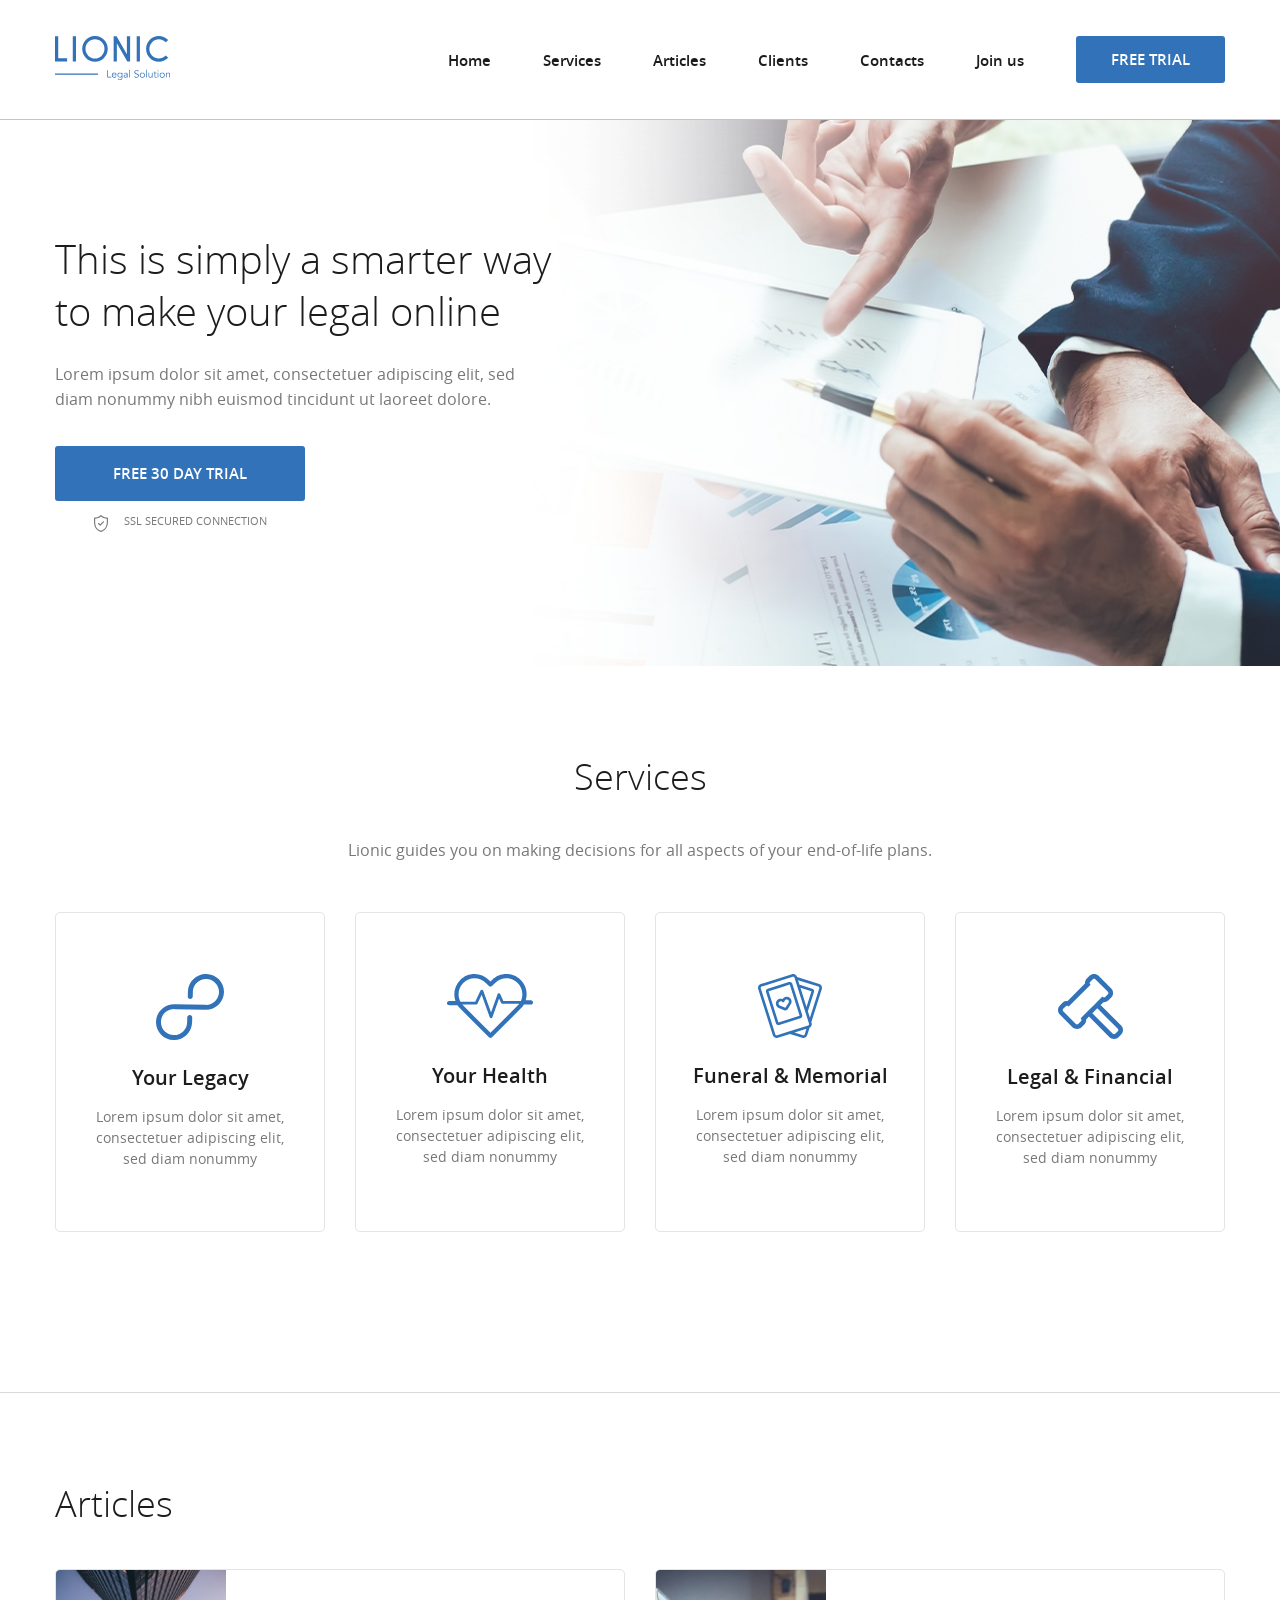
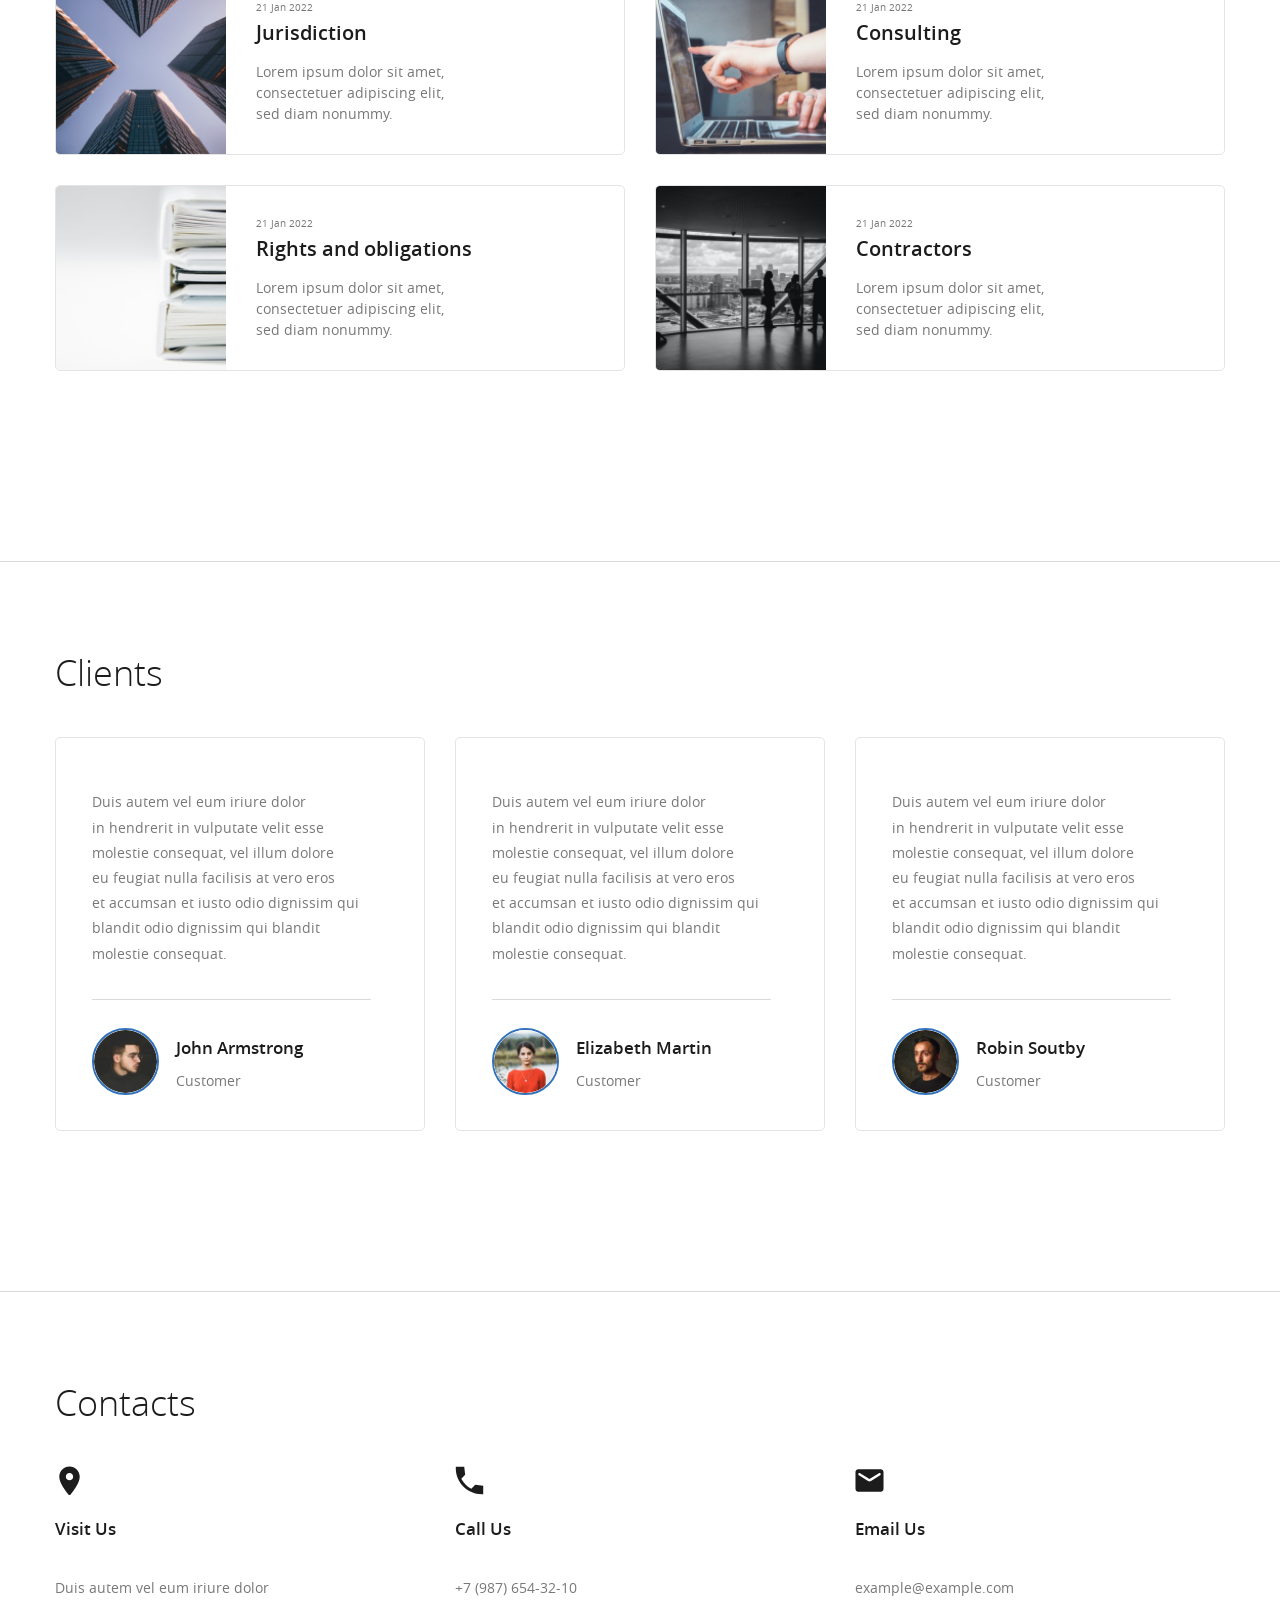
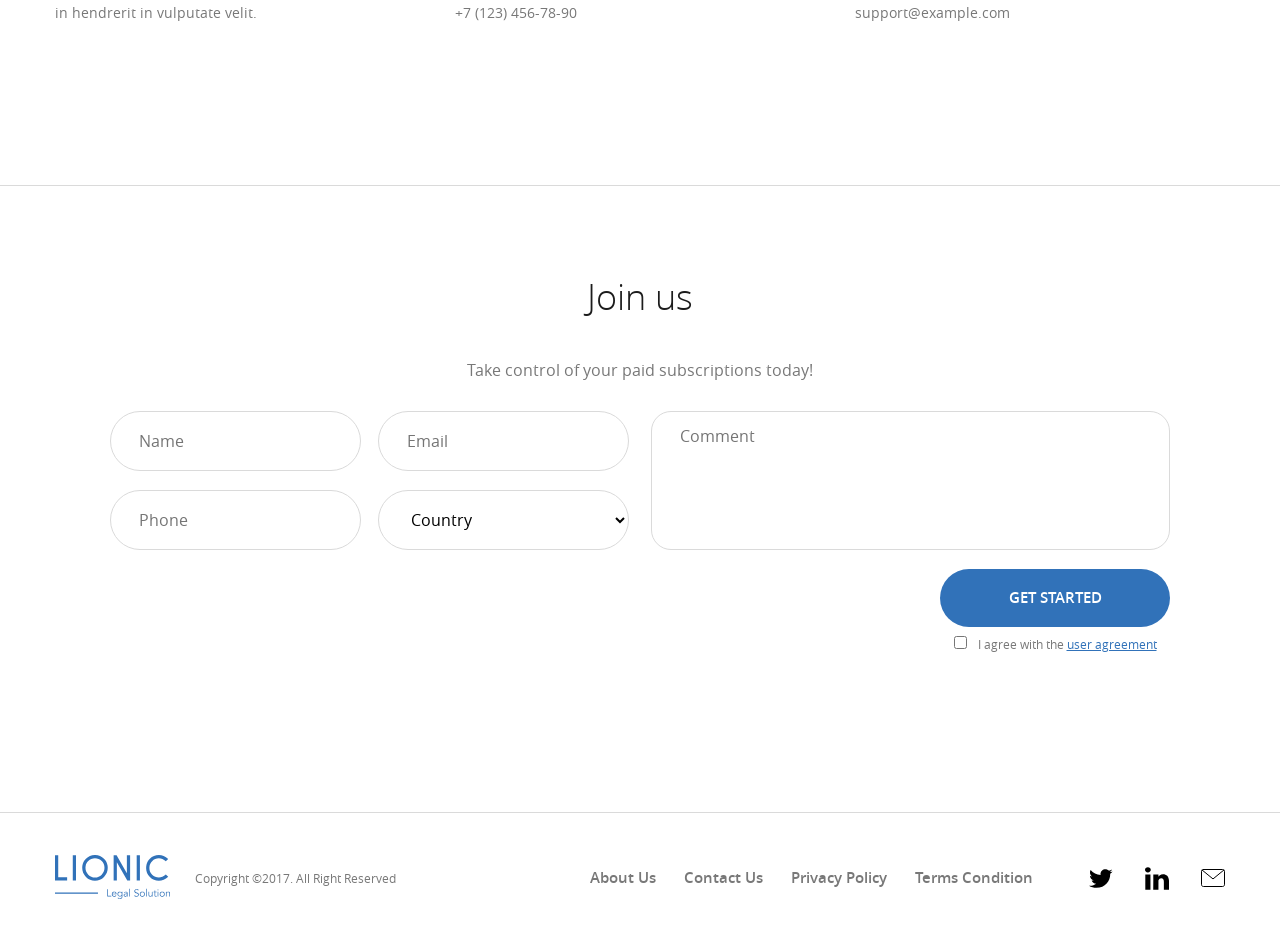
==== Complete/index.html @ 78564b2b "startHoverStylization" ====
<!DOCTYPE html>
<html lang="en">

<head>
  <meta charset="UTF-8">
  <meta name="viewport" content="width=device-width, initial-scale=1.0">
  <title>Lionic</title>
  <link rel="stylesheet" href="css/normalize.css">
  <link rel="stylesheet" href="css/style.css">
</head>

<body>
  <header class="lionic-header">
    <div class="container flex lionic-header__container">
      <a href="#" class="lionic-header__logo">
        <img src="img/logo.svg" alt="Lionic" class="lionic-header__image">
      </a>
      <nav class="lionic-header__nav">
        <ul class="header-nav__list list-reset flex">
          <li class="header-nav__item">
            <a href="#hero" class="header-nav__link">
              Home
            </a>
          </li>
          <li class="header-nav__item">
            <a href="#services" class="header-nav__link">
              Services
            </a>
          </li>
          <li class="header-nav__item">
            <a href="#articles" class="header-nav__link">
              Articles
            </a>
          </li>
          <li class="header-nav__item">
            <a href="#clients" class="header-nav__link">
              Clients
            </a>
          </li>
          <li class="header-nav__item">
            <a href="#contacts" class="header-nav__link">
              Contacts
            </a>
          </li>
          <li class="header-nav__item">
            <a href="#join" class="header-nav__link">
              Join us
            </a>
          </li>
        </ul>
      </nav>
      <button class="btn-reset btn header-btn">
        Free Trial
      </button>
    </div>
    <!---End Container----->
  </header>
  <main class="lionic-main">
    <section id="hero" class="lionic-section section-hero">
      <div class="container">
        <div class="section-hero__content flex">
          <h1 class="section-hero__title">This is&nbsp;simply a&nbsp;smarter way to&nbsp;make your legal online</h1>
          <p class="section-hero__descrition">
            Lorem ipsum dolor sit amet, consectetuer adipiscing elit, sed diam nonummy nibh euismod tincidunt
            ut&nbsp;laoreet dolore.
          </p>
          <div class="section-hero__button-wrapper flex">
            <button class="btn-reset btn section-hero__btn">
              free 30&nbsp;day trial
            </button>
            <span class="section-hero__secure">
              SSL secured connection
            </span>
          </div>
        </div>
      </div>
    </section>
    <section id="services" class="lionic-section section-services section-offset">
      <div class="container">
        <h2 class="section-title section-services__title">Services</h2>
        <p class="section-description section-services__description">
          Lionic guides you on&nbsp;making decisions for all aspects of&nbsp;your end-of-life plans.
        </p>
        <ul class="services-list list-reset flex">
          <li class="services-list__item flex">
            <svg class="services-list__icon" width="68" height="66" viewbox="0 0 68 66" fill="none"
              xmlns="http://www.w3.org/2000/svg">
              <path
                d="M50.393 0.00398661C40.438 -0.212013 32.146 7.63799 31.9 17.512L31.776 22.483C31.742 23.839 32.833 24.973 34.2 25.003C35.567 25.032 36.713 23.947 36.746 22.591L36.871 17.62C37.049 10.471 43.062 4.77799 50.271 4.93399C57.478 5.09099 63.201 11.038 63.023 18.187C62.844 25.335 56.831 31.029 49.623 30.872L18.5 30.197C8.54499 29.981 0.252987 37.831 0.00698678 47.705C-0.240013 57.579 7.65099 65.78 17.607 65.995C27.562 66.211 35.854 58.362 36.1 48.488L36.223 43.572C36.257 42.215 35.166 41.082 33.799 41.052C32.432 41.022 31.286 42.108 31.252 43.464L31.129 48.38C30.951 55.529 24.938 61.222 17.729 61.066C10.522 60.909 4.79899 54.962 4.97699 47.813C5.15599 40.664 11.169 34.971 18.377 35.127L49.5 35.802C59.456 36.018 67.747 28.169 67.994 18.295C68.24 8.41999 60.349 0.219987 50.394 0.00498661L50.393 0.00398661Z"
                fill="#3172B9" />
            </svg>
            <h3 class="services-list__title">Your Legacy</h3>
            <p class="services-list__text">
              Lorem ipsum dolor sit amet, consectetuer adipiscing elit, sed diam nonummy
            </p>
          </li>
          <li class="services-list__item flex">
            <svg class="services-list__icon" width="86" height="64" viewbox="0 0 86 64" fill="none"
              xmlns="http://www.w3.org/2000/svg">
              <path
                d="M79.622 20.272C79.622 22.336 79.316 24.352 78.726 26.27H83.868C85.045 26.27 86 27.227 86 28.406C86 29.586 85.045 30.541 83.868 30.541H77.47C77.268 30.541 77.073 30.513 76.888 30.461C76.0053 31.9743 74.9311 33.3675 73.692 34.606L44.972 63.374C44.7741 63.5725 44.539 63.73 44.2802 63.8375C44.0213 63.9449 43.7438 64.0002 43.4635 64.0002C43.1832 64.0002 42.9057 63.9449 42.6468 63.8375C42.388 63.73 42.1529 63.5725 41.955 63.374L13.233 34.606C12.1963 33.5688 11.2752 32.422 10.486 31.186C10.315 31.23 10.136 31.254 9.95 31.254H2.132C1.85176 31.2537 1.57431 31.1983 1.31551 31.0908C1.0567 30.9833 0.821595 30.8259 0.623621 30.6276C0.425646 30.4292 0.268677 30.1938 0.161676 29.9348C0.0546755 29.6758 -0.000261829 29.3983 9.38171e-07 29.118C9.38171e-07 27.938 0.955001 26.982 2.132 26.982H8.447C5.965 19.861 7.56 11.618 13.233 5.93801C15.1066 4.05015 17.3363 2.55313 19.793 1.5338C22.2497 0.514473 24.8843 -0.00687342 27.544 1.15198e-05C32.95 1.15198e-05 38.034 2.10901 41.856 5.93801L43.463 7.54701L45.07 5.93701C46.9438 4.04921 49.1737 2.55231 51.6306 1.53315C54.0874 0.513987 56.7222 -0.0071368 59.382 1.15198e-05C62.0417 -0.00681806 64.6763 0.514553 67.133 1.53388C69.5896 2.55321 71.8194 4.0502 73.693 5.93801C75.5791 7.8172 77.0741 10.0515 78.0918 12.5117C79.1094 14.972 79.6295 17.6096 79.622 20.272V20.272ZM70.678 8.95701C69.1987 7.46697 67.4383 6.28548 65.4989 5.48108C63.5595 4.67667 61.4796 4.26536 59.38 4.27101C57.2807 4.26563 55.2012 4.67706 53.2622 5.48146C51.3231 6.28586 49.563 7.46721 48.084 8.95701L44.969 12.077C44.7713 12.2754 44.5364 12.4329 44.2777 12.5403C44.019 12.6478 43.7416 12.7031 43.4615 12.7031C43.1814 12.7031 42.904 12.6478 42.6453 12.5403C42.3866 12.4329 42.1517 12.2754 41.954 12.077L38.84 8.95701C37.3608 7.46718 35.6005 6.28582 33.6613 5.48142C31.7221 4.67703 29.6424 4.26561 27.543 4.27101C25.4437 4.26546 23.3642 4.67682 21.4251 5.48123C19.486 6.28564 17.7259 7.46708 16.247 8.95701C11.173 14.04 10.232 21.718 13.425 27.763H28.236L33.538 16.479C33.783 15.959 34.277 15.634 34.891 15.663C35.1717 15.6764 35.4421 15.7726 35.6681 15.9396C35.8942 16.1065 36.0657 16.3367 36.161 16.601L44.051 38.487L50.542 20.168C50.6364 19.9007 50.8086 19.6678 51.0365 19.4992C51.2643 19.3306 51.5374 19.2341 51.8206 19.2221C52.1038 19.21 52.3842 19.283 52.6255 19.4316C52.8669 19.5802 53.0583 19.7977 53.175 20.056L56.351 27.051H73.852C76.612 21.125 75.554 13.842 70.677 8.95701H70.678ZM16.248 31.586L43.463 58.844L70.678 31.586C71.2253 31.038 71.7323 30.4512 72.195 29.83H55.736C55.179 29.83 54.373 29.573 54.143 29.064L52.046 24.444L45.404 43.189C45.204 43.755 44.67 44.135 44.069 44.136H44.066C43.466 44.136 42.933 43.76 42.729 43.196L34.653 20.798L30.426 29.794C30.192 30.292 29.99 30.541 29.439 30.541H15.293C15.593 30.901 15.912 31.249 16.248 31.586V31.586Z"
                fill="#3172B9" />
            </svg>
            <h3 class="services-list__title">Your Health</h3>
            <p class="services-list__text">
              Lorem ipsum dolor sit amet, consectetuer adipiscing elit, sed diam nonummy
            </p>
          </li>
          <li class="services-list__item flex">
            <svg class="services-list__icon" width="64" height="64" viewbox="0 0 64 64" fill="none"
              xmlns="http://www.w3.org/2000/svg">
              <path
                d="M63.8101 15.073L53.3321 48.146L53.5791 48.926C53.7392 49.4265 53.7986 49.9537 53.7536 50.4772C53.7086 51.0008 53.5603 51.5102 53.3171 51.976C52.9241 52.732 52.3171 53.329 51.5701 53.704L51.5611 53.737L49.1941 61.207C48.8722 62.2171 48.1632 63.0585 47.2223 63.5469C46.2815 64.0354 45.1853 64.131 44.1741 63.813L32.0001 59.957L19.8261 63.813C18.8148 64.131 17.7187 64.0354 16.7778 63.5469C15.8369 63.0585 15.1279 62.2171 14.8061 61.207L0.188058 15.074C0.0280711 14.5735 -0.0310613 14.0462 0.0140824 13.5227C0.0592262 12.9991 0.20775 12.4898 0.451058 12.024C0.69167 11.5566 1.02267 11.1416 1.42487 10.8031C1.82706 10.4646 2.29245 10.2093 2.79406 10.052L33.9431 0.187C34.9542 -0.131631 36.0504 -0.0363451 36.9915 0.451969C37.9325 0.940283 38.6415 1.78178 38.9631 2.792L39.0401 3.034C39.0491 3.036 39.0581 3.037 39.0661 3.04L61.2061 10.053C61.7073 10.2103 62.1723 10.4654 62.5743 10.8035C62.9763 11.1417 63.3073 11.5561 63.5481 12.023C64.0401 12.973 64.1331 14.055 63.8101 15.073V15.073ZM48.4441 54.75L36.4161 58.559L44.9781 61.271C45.3153 61.3777 45.6811 61.3463 45.9951 61.1835C46.3092 61.0208 46.5458 60.7401 46.6531 60.403L48.4441 54.75ZM51.0371 49.732L36.4211 3.598C36.3142 3.26106 36.078 2.98029 35.7644 2.81736C35.4507 2.65442 35.0852 2.62264 34.7481 2.729L3.60006 12.595C3.26006 12.702 2.98306 12.935 2.81906 13.252C2.73787 13.4073 2.68829 13.5771 2.67319 13.7517C2.65808 13.9263 2.67775 14.1021 2.73106 14.269L17.3471 60.402C17.5691 61.103 18.3201 61.492 19.0211 61.271L31.5611 57.299C31.5891 57.289 31.6171 57.279 31.6461 57.272L50.1691 51.405C50.5091 51.298 50.7861 51.065 50.9491 50.748C51.1141 50.432 51.1451 50.071 51.0371 49.731V49.732ZM48.4971 32.885L53.4461 17.265L42.4451 13.781L48.4971 32.885ZM61.1801 13.25C61.0998 13.0945 60.9896 12.9565 60.8557 12.8439C60.7218 12.7313 60.567 12.6464 60.4001 12.594L40.0231 6.14L41.4691 10.701C41.5571 10.711 41.6451 10.729 41.7321 10.757L54.2501 14.722C54.5841 14.8269 54.894 14.9969 55.1619 15.2223C55.4299 15.4477 55.6505 15.7239 55.8111 16.035C55.9734 16.3456 56.0726 16.6852 56.1028 17.0344C56.133 17.3835 56.0937 17.7352 55.9871 18.069L49.8951 37.297L51.9331 43.731L61.2681 14.267C61.3751 13.927 61.3441 13.567 61.1801 13.25V13.25ZM30.9401 23.336C31.5152 23.6323 32.0259 24.0398 32.4425 24.5349C32.8591 25.0299 33.1733 25.6027 33.3671 26.22C33.5725 26.8654 33.633 27.5483 33.5443 28.2198C33.4557 28.8913 33.22 29.535 32.8541 30.105L29.6411 35.126C29.3916 35.5142 29.0489 35.8336 28.6441 36.0552C28.2393 36.2767 27.7855 36.3932 27.3241 36.394C26.9701 36.394 26.6161 36.326 26.2841 36.19L20.7651 33.936C20.1378 33.6806 19.5745 33.29 19.1154 32.792C18.6563 32.2941 18.3127 31.701 18.1091 31.055C17.9119 30.4388 17.8389 29.7897 17.8943 29.1451C17.9498 28.5006 18.1326 27.8734 18.4321 27.3C18.7284 26.7249 19.1359 26.2142 19.631 25.7976C20.126 25.3811 20.6988 25.0668 21.3161 24.873C22.3839 24.5378 23.5338 24.5745 24.5781 24.977C25.1998 24.0462 26.1189 23.3539 27.1851 23.013C27.8013 22.8161 28.4504 22.7433 29.0949 22.7987C29.7394 22.8541 30.3665 23.0368 30.9401 23.336V23.336ZM30.8251 27.025C30.7361 26.742 30.5919 26.4795 30.4009 26.2526C30.2098 26.0257 29.9757 25.8389 29.7121 25.703C29.4491 25.5656 29.1615 25.4818 28.8659 25.4564C28.5703 25.431 28.2726 25.4645 27.9901 25.555C27.6178 25.6716 27.2823 25.8833 27.0168 26.1692C26.7513 26.455 26.565 26.8051 26.4761 27.185C26.4221 27.4083 26.3114 27.6139 26.1547 27.7819C25.998 27.95 25.8006 28.0747 25.5816 28.1441C25.3626 28.2135 25.1294 28.2251 24.9045 28.178C24.6797 28.1309 24.4708 28.0265 24.2981 27.875C24.0064 27.6158 23.6523 27.4371 23.2705 27.3565C22.8888 27.2758 22.4926 27.296 22.1211 27.415C21.838 27.5042 21.5755 27.6487 21.3488 27.8401C21.122 28.0315 20.9355 28.266 20.8001 28.53C20.6627 28.793 20.5789 29.0806 20.5535 29.3762C20.5281 29.6718 20.5616 29.9694 20.6521 30.252C20.8271 30.805 21.2371 31.249 21.7751 31.469L27.2931 33.723C27.3114 33.731 27.3322 33.7317 27.3511 33.725C27.3696 33.7194 27.3856 33.7074 27.3961 33.691L30.6091 28.669C30.9231 28.179 31.0021 27.581 30.8261 27.027L30.8251 27.025ZM44.1721 40.932C44.2788 41.2656 44.3183 41.6171 44.2882 41.966C44.2582 42.315 44.1592 42.6545 43.9971 42.965C43.8365 43.2764 43.6158 43.5529 43.3477 43.7785C43.0796 44.004 42.7694 44.1742 42.4351 44.279L21.2401 50.994C20.5659 51.2062 19.835 51.1426 19.2077 50.817C18.5803 50.4914 18.1076 49.9305 17.8931 49.257L8.01306 18.07C7.90624 17.7362 7.8667 17.3846 7.89674 17.0355C7.92678 16.6863 8.0258 16.3466 8.18806 16.036C8.34862 15.7249 8.56923 15.4487 8.83717 15.2233C9.1051 14.9979 9.41503 14.8279 9.74906 14.723L30.9451 8.009C31.6194 7.79619 32.3506 7.85955 32.9782 8.18519C33.6059 8.51083 34.0788 9.07215 34.2931 9.746L44.1721 40.932ZM41.6301 41.737L31.7501 10.551L21.9781 13.645L10.5531 17.264L20.4331 48.45L41.6301 41.737Z"
                fill="#3172B9" />
            </svg>
            <h3 class="services-list__title">Funeral &amp;&nbsp;Memorial</h3>
            <p class="services-list__text">
              Lorem ipsum dolor sit amet, consectetuer adipiscing elit, sed diam nonummy
            </p>
          </li>
          <li class="services-list__item flex">
            <svg class="services-list__icon" width="65" height="65" viewbox="0 0 65 65" fill="none"
              xmlns="http://www.w3.org/2000/svg">
              <path
                d="M63.131 51.506C64.3269 52.7045 64.9985 54.3285 64.9985 56.0215C64.9985 57.7146 64.3269 59.3385 63.131 60.537L60.54 63.13C59.9482 63.7249 59.2442 64.1965 58.4689 64.5175C57.6935 64.8385 56.8622 65.0025 56.023 65C55.184 65.0024 54.3529 64.8384 53.5777 64.5174C52.8025 64.1964 52.0987 63.7249 51.507 63.13L30.988 42.613L28.126 45.475C28.2028 46.397 28.077 47.3246 27.7574 48.1928C27.4378 49.061 26.9322 49.8488 26.276 50.501L23.55 53.227C22.9583 53.8218 22.2545 54.2933 21.4793 54.6143C20.7042 54.9353 19.873 55.0994 19.034 55.097C18.1952 55.0993 17.3642 54.9352 16.5892 54.6142C15.8142 54.2932 15.1106 53.8217 14.519 53.227L1.86503 40.575C0.66925 39.3767 -0.00231934 37.7529 -0.00231934 36.06C-0.00231934 34.3671 0.66925 32.7434 1.86503 31.545L4.59103 28.819C5.24326 28.1629 6.03107 27.6573 6.89928 27.3377C7.76748 27.0182 8.69507 26.8923 9.61703 26.969L26.97 9.61902C26.8953 8.69769 27.0219 7.77112 27.341 6.90358C27.6601 6.03605 28.1641 5.24832 28.818 4.59502L31.543 1.87002C32.1347 1.27539 32.8383 0.803958 33.6133 0.48298C34.3883 0.162003 35.2192 -0.00214761 36.058 2.1214e-05C37.764 2.1214e-05 39.368 0.664021 40.574 1.87002L53.227 14.522C54.4226 15.7205 55.094 17.3442 55.094 19.037C55.094 20.7298 54.4226 22.3536 53.227 23.552L50.502 26.278C49.8497 26.9342 49.0617 27.4398 48.1933 27.7594C47.3249 28.079 46.3972 28.2048 45.475 28.128L42.613 30.99L63.131 51.506ZM31.164 35.784L35.783 31.165L39.243 27.705L44.398 22.551L44.798 22.951C45.126 23.279 45.556 23.443 45.986 23.443C46.416 23.443 46.846 23.279 47.175 22.951L49.9 20.226C50.0561 20.07 50.1798 19.8848 50.2643 19.681C50.3487 19.4771 50.3922 19.2587 50.3922 19.038C50.3922 18.8174 50.3487 18.5989 50.2643 18.3951C50.1798 18.1912 50.0561 18.006 49.9 17.85L37.246 5.19702C37.0901 5.04085 36.905 4.91699 36.7011 4.83256C36.4972 4.74813 36.2787 4.70479 36.058 4.70502C35.628 4.70502 35.198 4.86902 34.87 5.19702L32.144 7.92202C31.9879 8.07804 31.864 8.26332 31.7794 8.46725C31.6949 8.67118 31.6514 8.88977 31.6514 9.11052C31.6514 9.33128 31.6949 9.54987 31.7794 9.7538C31.864 9.95773 31.9879 10.143 32.144 10.299L32.544 10.699L10.694 32.546L10.294 32.146C10.1381 31.9898 9.95296 31.866 9.74909 31.7816C9.54523 31.6971 9.32669 31.6538 9.10603 31.654C8.67603 31.654 8.24603 31.818 7.91803 32.146L5.19303 34.87C5.03701 35.026 4.91325 35.2112 4.82881 35.4151C4.74437 35.6189 4.70091 35.8374 4.70091 36.058C4.70091 36.2787 4.74437 36.4971 4.82881 36.701C4.91325 36.9048 5.03701 37.09 5.19303 37.246L17.846 49.9C18.174 50.228 18.604 50.392 19.034 50.392C19.464 50.392 19.894 50.228 20.223 49.9L22.948 47.175C23.1042 47.019 23.2281 46.8337 23.3126 46.6298C23.3971 46.4259 23.4407 46.2073 23.4407 45.9865C23.4407 45.7658 23.3971 45.5472 23.3126 45.3433C23.2281 45.1393 23.1042 44.954 22.948 44.798L22.548 44.398L27.703 39.244L31.164 35.784ZM59.804 54.834L39.285 34.317L34.315 39.287L54.835 59.803C55.162 60.131 55.593 60.295 56.023 60.295C56.453 60.295 56.883 60.131 57.211 59.803L59.804 57.21C59.9601 57.054 60.0838 56.8688 60.1683 56.665C60.2527 56.4611 60.2962 56.2427 60.2962 56.022C60.2962 55.8014 60.2527 55.5829 60.1683 55.3791C60.0838 55.1752 59.9601 54.99 59.804 54.834V54.834Z"
                fill="#3172B9" />
            </svg>

            <h3 class="services-list__title">Legal &amp;&nbsp;Financial</h3>
            <p class="services-list__text">
              Lorem ipsum dolor sit amet, consectetuer adipiscing elit, sed diam nonummy
            </p>
          </li>
        </ul>
      </div>
    </section>
    <section id="articles" class="lionic-section section-articles section-offset">
      <div class="container">
        <h2 class="section-title section-articles__title">Articles</h2>
        <ul class="section-articles__list list-reset flex">
          <li class="section-articles__item">
            <article class="blog-preview flex">
              <img src="img/blog-1.jpg" alt="Blog photo 1" class="blog-preview__image">
              <div class="blog-preview__content">
                <time class="blog-previev__time" datetime="2022-01-21 14:47">
                  21 Jan 2022
                </time>
                <h3 class="blog-preview__title">Jurisdiction</h3>
                <p class="blog-preview__text">
                  Lorem ipsum dolor sit amet, consectetuer adipiscing elit, sed diam nonummy.
                </p>
              </div>
            </article>
          </li>
          <li class="section-articles__item">
            <article class="blog-preview flex">
              <img src="img/blog-2.jpg" alt="Blog photo 2" class="blog-preview__image">
              <div class="blog-preview__content">
                <time class="blog-previev__time" datetime="2022-01-21 14:47">
                  21 Jan 2022
                </time>
                <h3 class="blog-preview__title">Consulting</h3>
                <p class="blog-preview__text">
                  Lorem ipsum dolor sit amet, consectetuer adipiscing elit, sed diam nonummy.
                </p>
              </div>
            </article>
          </li>
          <li class="section-articles__item">
            <article class="blog-preview flex">
              <img src="img/blog-3.jpg" alt="Blog photo 3" class="blog-preview__image">
              <div class="blog-preview__content">
                <time class="blog-previev__time" datetime="2022-01-21 14:47">
                  21 Jan 2022
                </time>
                <h3 class="blog-preview__title">Rights and obligations</h3>
                <p class="blog-preview__text">
                  Lorem ipsum dolor sit amet, consectetuer adipiscing elit, sed diam nonummy.
                </p>
              </div>
            </article>
          </li>
          <li class="section-articles__item">
            <article class="blog-preview flex">
              <img src="img/blog-4.jpg" alt="Blog photo 4" class="blog-preview__image">
              <div class="blog-preview__content">
                <time class="blog-previev__time" datetime="2022-01-21 14:47">
                  21 Jan 2022
                </time>
                <h3 class="blog-preview__title">Contractors</h3>
                <p class="blog-preview__text">
                  Lorem ipsum dolor sit amet, consectetuer adipiscing elit, sed diam nonummy.
                </p>
              </div>
            </article>
          </li>
        </ul>
      </div>
    </section>
    <section id="clients" class="lionic-section section-clients section-offset">
      <div class="container">
        <h2 class="section-title section-clients__title">Clients</h2>
        <ul class="section-clients__list list-reset flex">
          <li class="section-clients__item flex">
            <p class="section-clients__description">
              Duis autem vel eum iriure dolor in&nbsp;hendrerit in&nbsp;vulputate velit esse molestie consequat, vel
              illum dolore eu&nbsp;feugiat nulla facilisis at&nbsp;vero eros et&nbsp;accumsan et&nbsp;iusto odio
              dignissim qui blandit odio dignissim qui blandit molestie consequat.
            </p>
            <div class="client-info flex">
              <div class="client-info__avatar">
                <img src="img/client-1.jpg" alt="John Armstrong" class="client-info__image">
              </div>
              <div class="client-info__content">
                <div class="client-name">
                  John Armstrong
                </div>
                <span class="client-role">
                  Customer
                </span>
              </div>
            </div>
          </li>
          <li class="section-clients__item flex">
            <p class="section-clients__description">
              Duis autem vel eum iriure dolor in&nbsp;hendrerit in&nbsp;vulputate velit esse molestie consequat, vel
              illum dolore eu&nbsp;feugiat nulla facilisis at&nbsp;vero eros et&nbsp;accumsan et&nbsp;iusto odio
              dignissim qui blandit odio dignissim qui blandit molestie consequat.
            </p>
            <div class="client-info flex">
              <div class="client-info__avatar">
                <img src="img/client-2.jpg" alt="Elizabeth Martin" class="client-info__image">
              </div>
              <div class="client-info__content">
                <div class="client-name">
                  Elizabeth Martin
                </div>
                <span class="client-role">
                  Customer
                </span>
              </div>
            </div>
          </li>
          <li class="section-clients__item flex">
            <p class="section-clients__description">
              Duis autem vel eum iriure dolor in&nbsp;hendrerit in&nbsp;vulputate velit esse molestie consequat, vel
              illum dolore eu&nbsp;feugiat nulla facilisis at&nbsp;vero eros et&nbsp;accumsan et&nbsp;iusto odio
              dignissim qui blandit odio dignissim qui blandit molestie consequat.
            </p>
            <div class="client-info flex">
              <div class="client-info__avatar">
                <img src="img/client-3.jpg" alt="Robin Soutby" class="client-info__image">
              </div>
              <div class="client-info__content">
                <div class="client-name">
                  Robin Soutby
                </div>
                <span class="client-role">
                  Customer
                </span>
              </div>
            </div>
          </li>
        </ul>
      </div>
    </section>
    <section id="contacts" class="lionic-section section-contacts section-offset">
      <div class="container">
        <h2 class="section-title section-contacts__title">Contacts</h2>
        <address class="section-contact__address">
          <ul class="section-contacts__list list-reset flex">
            <li class="section-contacts__item section-contacts__item_location flex">
              <strong class="contacts-caption">
                Visit&nbsp;Us
              </strong>
              <p class="contacts-item-text">
                Duis autem vel eum iriure dolor in&nbsp;hendrerit in&nbsp;vulputate velit.
              </p>
            </li>
            <li class="section-contacts__item section-contacts__item_call flex">
              <strong class="contacts-caption">
                Call&nbsp;Us
              </strong>
              <a href="tel:+79876543210" class="contacts-item-link">
                +7 (987) 654-32-10
              </a>
              <a href="tel:+71234567890" class="contacts-item-link">
                +7 (123) 456-78-90
              </a>
            </li>
            <li class="section-contacts__item section-contacts__item_mail flex">
              <strong class="contacts-caption">
                Email&nbsp;Us
              </strong>
              <a href="mailto:example@example.com" class="contacts-item-link">
                example@example.com
              </a>
              <a href="mailto:support@example.com" class="contacts-item-link">
                support@example.com
              </a>
            </li>
          </ul>
        </address>
      </div>
    </section>
    <section id="join" class="lionic-section section-join section-offset">
      <div class="container">
        <h2 class="section-title section-join__title">Join us</h2>
        <p class="section-description section-join__description">Take control of&nbsp;your paid subscriptions today!</p>
        <form action="https://jsonplaceholder.typicode.com/posts" method="POST" class="join-form">
          <div class="join-form__top flex">
            <div class="form-fop-left flex">
              <input type="text" name="name" placeholder="Name" required class="join-form__input">
              <input type="email" name="email" placeholder="Email" required class="join-form__input">
              <input type="tel" name="phone" placeholder="Phone" required class="join-form__input">
              <select class="join-form__select" name="country">
                <option class="join-form__option" value="Country" disabled selected>Country</option>
                <option value="Russia" class="join-form__option">Russia</option>
                <option value="USA" class="join-form__option">USA</option>
                <option value="United Kingdom" class="join-form__option">United Kingdom</option>
                <option value="South Africa" class="join-form__option">South Africa</option>
                <option value="Colombia" class="join-form__option">Colombia</option>
                <option value="Saudi Arabia" class="join-form__option">Saudi Arabia</option>
              </select>
            </div>
            <div class="form-top-right">
              <textarea name="comment" placeholder="Comment" class="join-form__textarea"></textarea>
            </div>
          </div>
          <div class="join-form__bottom flex">
            <div class="form-bottom-wrapper flex">
              <button class="btn-reset btn join-form__btn">
                get started
              </button>
              <label class="join-form__check">
                <input type="checkbox" name="confirm" required class="join-form__checkbox" >
                I agree with the <a class="join-form__link" href="#">user agreement</a>
              </label>

            </div>
          </div>
        </form>
      </div>
    </section>
  </main>
  <footer class="lionic-footer">
    <div class="container lionic-footer__container flex">
      <div class="footer-left flex">
        <a href="#" class="footer-logo">
          <img src="img/logo.svg" alt="Logo">
        </a>
        <small class="footer-copy">
          Copyright ©2017. All Right Reserved
        </small>
      </div>
      <div class="footer-right flex">
        <nav class="footer-nav">
          <ul class="footer-list list-reset flex">
            <li class="footer-item">
              <a href="#" target="_blank" class="footer-link">About Us</a>
            </li>
            <li class="footer-item">
              <a href="#" target="_blank" class="footer-link">Contact Us</a>
            </li>
            <li class="footer-item">
              <a href="#" target="_blank" class="footer-link">Privacy Policy</a>
            </li>
            <li class="footer-item">
              <a href="#" target="_blank" class="footer-link">Terms Condition</a>
            </li>
          </ul>
        </nav>
        <ul class="social list-reset flex">
          <li class="social-item">
            <a href="#" class="social-link social-link-tw">

            </a>
          </li>
          <li class="social-item">
            <a href="#" class="social-link social-link-linkedin">

            </a>
          </li>
          <li class="social-item">
            <a href="#" class="social-link social-link-mail">

            </a>
          </li>
        </ul>
      </div>
    </div>
  </footer>
</body>

</html>
---- Complete/css/style.css ----
html  {
  box-sizing: border-box;
}

@font-face  {
  font-family: "OpenSans";
  src: local("OpenSans-regular"), url("../fonts/opensans-regular.woff2") format("woff2"), url("../fonts/opensans-regular.woff") format("woff");
  font-weight: 400;
  font-style: normal;
  font-display: swap;
}

@font-face  {
  font-family: "OpenSans";
  src: local("OpenSans-light"), url("../fonts/opensans-light.woff2") format("woff2"), url("../fonts/opensans-light.woff") format("woff");
  font-weight: 300;
  font-style: normal;
  font-display: swap;
}

@font-face {
  font-family: "OpenSans";
  src: local("OpenSans-Semibold"), url("../fonts/opensans-semibold.woff2") format("woff2"), url("../fonts/opensans-semibold.woff") format("woff");
  font-weight: 600;
  font-style: normal;
  font-display: swap;
}



body  {
  min-width: 1200px;
  font-family: "OpenSans", sans-serif;
  font-weight: 400;
}

*, *::before, *::after  {
  box-sizing: inherit;
}

a  {
  color: inherit;
  text-decoration: none;
  outline: none;
}

img  {
  max-width: 100%;
}

/*-------Global-------*/

h1, h2, h3, h5, h6  {
  margin: 0;
}

p {
  margin: 0;
}

.list-reset {
  margin: 0;
  padding: 0;
  list-style: none;
}

.btn-reset  {
  padding: 0;
  border: none;
  background-color: white;
  cursor: pointer;
  outline: none;
}

.btn  {
  padding: 15px;
  color: #fff;
  background-color: #3172B9;
  border-radius: 3px;
  font-weight: 600;
  font-size: 15px;
  text-transform: uppercase;
}



.flex {
  display: flex;
}

.container  {
  width: 1200px;
  margin: 0 auto;
  padding: 0 15px;
}

/*-----General Styles-----*/

.section-title  {
  margin: 0;
  margin-bottom: 40px;
  font-size: 36px;
  font-weight: 300;
  line-height: 46.8px;
  color: #1c1c1c;
}

.section-description  {
  margin: 0;
  margin-bottom: 50px;
  font-size: 16px;
  font-weight: 400;
  line-height: 21.79px;
  color: #787878;
}

.section-offset {
  padding-top: 87px;
  padding-bottom: 160px;
}

.lionic-section {
  border-bottom: 1px solid #dadada;
}

/*-----Header-----*/

.lionic-header  {
  padding: 36px 0;
  background-color: #fff;
  border-bottom: 1px solid #c4c4c4;
}

.lionic-header__container {
  align-items: center;
}

.lionic-header__logo  {
  margin-right: auto;
}

.lionic-header__nav {
  margin-right: 52px;
}

.header-nav__item:not(:last-child)  {
  margin-right: 52px;
}

.header-nav__link {
  font-weight: 600;
  color: #1c1c1c;
  font-size: 15px;
}

.header-btn {
  padding: 15px 35px;
}

/*-----Section hero-----*/

.section-hero {
  padding-top: 113px;
  padding-bottom: 134px;
  background-image: url("../img/hero-bg.jpg");
  background-size: cover;
  background-repeat: no-repeat;
  background-position: center;
  border: none;
}

.section-hero__content  {
  max-width: 50%;
  flex-direction: column;
  align-items: flex-start;
}

.section-hero__title  {
  margin-bottom: 25px;
  font-size: 40px;
  font-weight: 300;
  line-height: 52px;
  color: #1c1c1c;
}

.section-hero__descrition {
  max-width: 471px;
  margin: 0;
  margin-bottom: 34px;
  font-size: 16px;
  font-weight: 400;
  line-height: 24.8px;
  color: #787878;
}

.section-hero__button-wrapper {
  flex-direction: column;
  align-items: center;
}

.section-hero__btn  {
  margin-bottom: 14px;
  padding-top: 19px;
  padding-bottom: 19px;
  min-width: 250px;

}

.section-hero__secure {
  height: 17px;
  padding-left: 30px;
  font-size: 11px;
  font-weight: 400;
  line-height: 17,05px;
  text-transform: uppercase;
  color: #787878;
  background-image: url("../img/secure.svg") ;
  background-position: left center;
  background-size: 14px 17px;
  background-repeat: no-repeat;
}

/*-----Section services---*/

.section-services__title  {
  text-align: center;
}
.section-services__description  {
  text-align: center;
}

.services-list__item  {
  padding-top: 61px;
  padding-bottom: 62px;
  padding-left: 30px;
  padding-right: 30px;
  flex-direction: column;
  align-items: center;
  width: 270px;
  border: 1px solid #e4e4e4;
  border-radius: 5px;
}

.services-list__item:not(:nth-child(4n))  {
  margin-right: 30px;
}

.services-list__icon  {
  margin-bottom: 25px;
}

.services-list__title {
  margin-bottom: 15px;
  font-size: 20px;
  font-weight: 600;
  line-height: 26px;
  color: #1c1c1c;
}

.services-list__text  {
  text-align: center;
  font-size: 14px;
  font-weight: 400;
  line-height: 21px;
  color: #787878;
}

/*-----Section Articles-----*/

.section-articles__list {
  flex-wrap: wrap;
}

.section-articles__title  {
  margin-bottom: 42px;
}

.section-articles__item {
  width: 570px;
  margin-bottom: 30px;
}

.section-articles__item:not(:nth-child(2n)) {
  margin-right: 30px;
}

.blog-preview {
  overflow: hidden;
  border: 1px solid #e4e4e4;
  border-radius: 5px;
}

.blog-preview__image  {
  object-fit: cover;
}

.blog-preview__content {
  padding: 30px;
}

.blog-previev__time {
  display: block;
  margin-bottom: 5px;
  font-size: 10px;
  font-weight: 400;
  line-height: 15px;
  color: #787878;
}

.blog-preview__title  {
  margin-bottom: 15px;
  font-size: 20px;
  font-weight: 600;
  line-height: 26px;
  color: #1c1c1c;
}

.blog-preview__text {
  max-width: 210px;
  font-size: 14px;
  font-weight: 400;
  line-height: 21px;
  color: #787878;
}

/*-----Section Clients-----*/

.section-clients__title {
  margin-bottom: 42px;
}

.section-clients__item  {
  flex-direction: column;
  padding-top: 51px;
  padding-right: 53px;
  padding-bottom: 32px;
  padding-left: 36px;
  border: 1px solid #e4e4e4;
  border-radius: 5px;
}

.section-clients__item:not(:nth-child(3n))  {
  margin-right: 30px;
}

.section-clients__description {
  margin-bottom: 33px;
  font-weight: normal;
  font-size: 14px;
  line-height: 180%;
  color: #787878;
}

.client-info  {
  align-items: center;
  margin-top: auto;
  padding-top: 28px;
  width: 100%;
  border-top: 1px solid #dadada;
}

.client-info__avatar  {
  flex-shrink: 0;
  width: 67px;
  margin-right: 17px;
}


.client-info__image  {
  width: 100%;
  height: 100%;
  border: 2px solid #3172B9;
  border-radius: 100%;
}

.client-name  {
  margin-bottom: 5px;
  font-weight: 600;
  font-size: 17px;
  line-height: 180%;
  color: #1c1c1c;
}

.client-role  {
  font-weight: 400;
  font-size: 14px;
  line-height: 180%;
  color: #787878;
}

/*-----Section Contacts----*/

.section-contact__address {
  font-style: normal;
}

.section-contacts__item {
  flex-direction: column;
  width: 370px;
  padding-top: 48px;
  background-position: left top;
  background-repeat: no-repeat;
  background-size: 29px 29px;

}

.section-contacts__item_location  {
  background-image: url("../img/location.svg");
}

.section-contacts__item_call  {
  background-image: url("../img/call.svg");
}

.section-contacts__item_mail  {
  background-image: url("../img/mail-1.svg");
}

.section-contacts__item:not(:nth-child(3n)) {
  margin-right: 30px;
}

.contacts-caption {
  margin-bottom: 30px;
  font-weight: 600;
  font-size: 17px;
  line-height: 180%;
  color: #1c1c1c;
}

.contacts-item-text {
  max-width: 214px;
  font-weight: 400;
  font-size: 14px;
  line-height: 180%;
  color: #787878;
}

.contacts-item-link {
  font-weight: 400;
  font-size: 14px;
  line-height: 180%;
  color: #787878;
}

/*-----Section join-----*/

.section-join__title  {
  text-align: center;
}

.section-join__description  {
  text-align: center;
  margin-bottom: 30px;
}

/*---Form---*/

.join-form  {
  padding-left: 55px;
  padding-right: 55px;
}

.join-form__top {
  margin-bottom: 19px;
  justify-content: space-between;
}

.form-fop-left  {
  width: 49%;
  flex-wrap: wrap;
  justify-content: space-between;
}

.form-top-right {
  width: 49%;
}

.join-form__input {
  width: 251px;
  height: 60px;
  box-sizing: border-box;
  border: 1px solid #dadada;
  border-radius: 50px;
  padding: 15px 28px;

}

.join-form__input:not(:nth-child(3n))  {
  margin-bottom: 19px;
}

.join-form__select  {
  width: 251px;
  height: 60px;
  box-sizing: border-box;
  border: 1px solid #dadada;
  border-radius: 50px;
  padding: 15px 28px;
  background-color: #fff;
}

.join-form__textarea  {
  width: 100%;
  height: 100%;
  resize: none;
  box-sizing: border-box;
  padding: 15px 28px;
  border: 1px solid #dadada;
  border-radius: 20px;
}

.join-form__bottom  {
  justify-content: flex-end;
}

.form-bottom-wrapper  {
  flex-direction: column;
  align-items: center;
}

.join-form__btn {
  margin-bottom: 9px;
  min-width: 230px;
  padding-top: 20px;
  padding-bottom: 20px;
  border-radius: 50px;
}

.join-form__check {
  font-weight: normal;
  font-size: 12px;
  line-height: 16px;
  color: #787878;
}

.join-form__checkbox  {
  margin-right: 8px;
}

.join-form__check a  {
  color: #3172B9;
  text-decoration: underline;
}


/*-----Footer-----*/

.lionic-footer  {
  padding: 42px 0;
}

.lionic-footer__container {
  align-items: center;
  justify-content: space-between;
}

.footer-left,
.footer-right {
  align-items: center;
}

.footer-logo {
  margin-right: 25px;
}

.footer-nav {
  margin-right: 56px;
}

.footer-item:not(:last-child) {
  margin-right: 28px;
}

.social-item:not(:last-child) {
  margin-right: 32px;
}

.footer-copy  {
  font-style: normal;
  font-weight: normal;
  font-size: 12px;
  line-height: 16px;
  color: #787878;
}

.footer-link  {
  font-weight: 600;
  font-size: 15px;
  line-height: 20px;
  color: #787878;
}

.social-link  {
  display: block;
  width: 24px;
  height: 24px;
  background-position: center;
  background-repeat: no-repeat;
  background-size: contain;
}

.social-link-tw {
  background-image: url("../img/twitter.svg");
}

.social-link-linkedin {
  background-image: url("../img/linkedin.svg");
}

.social-link-mail {
  background-image: url("../img/mail.svg") ;
}
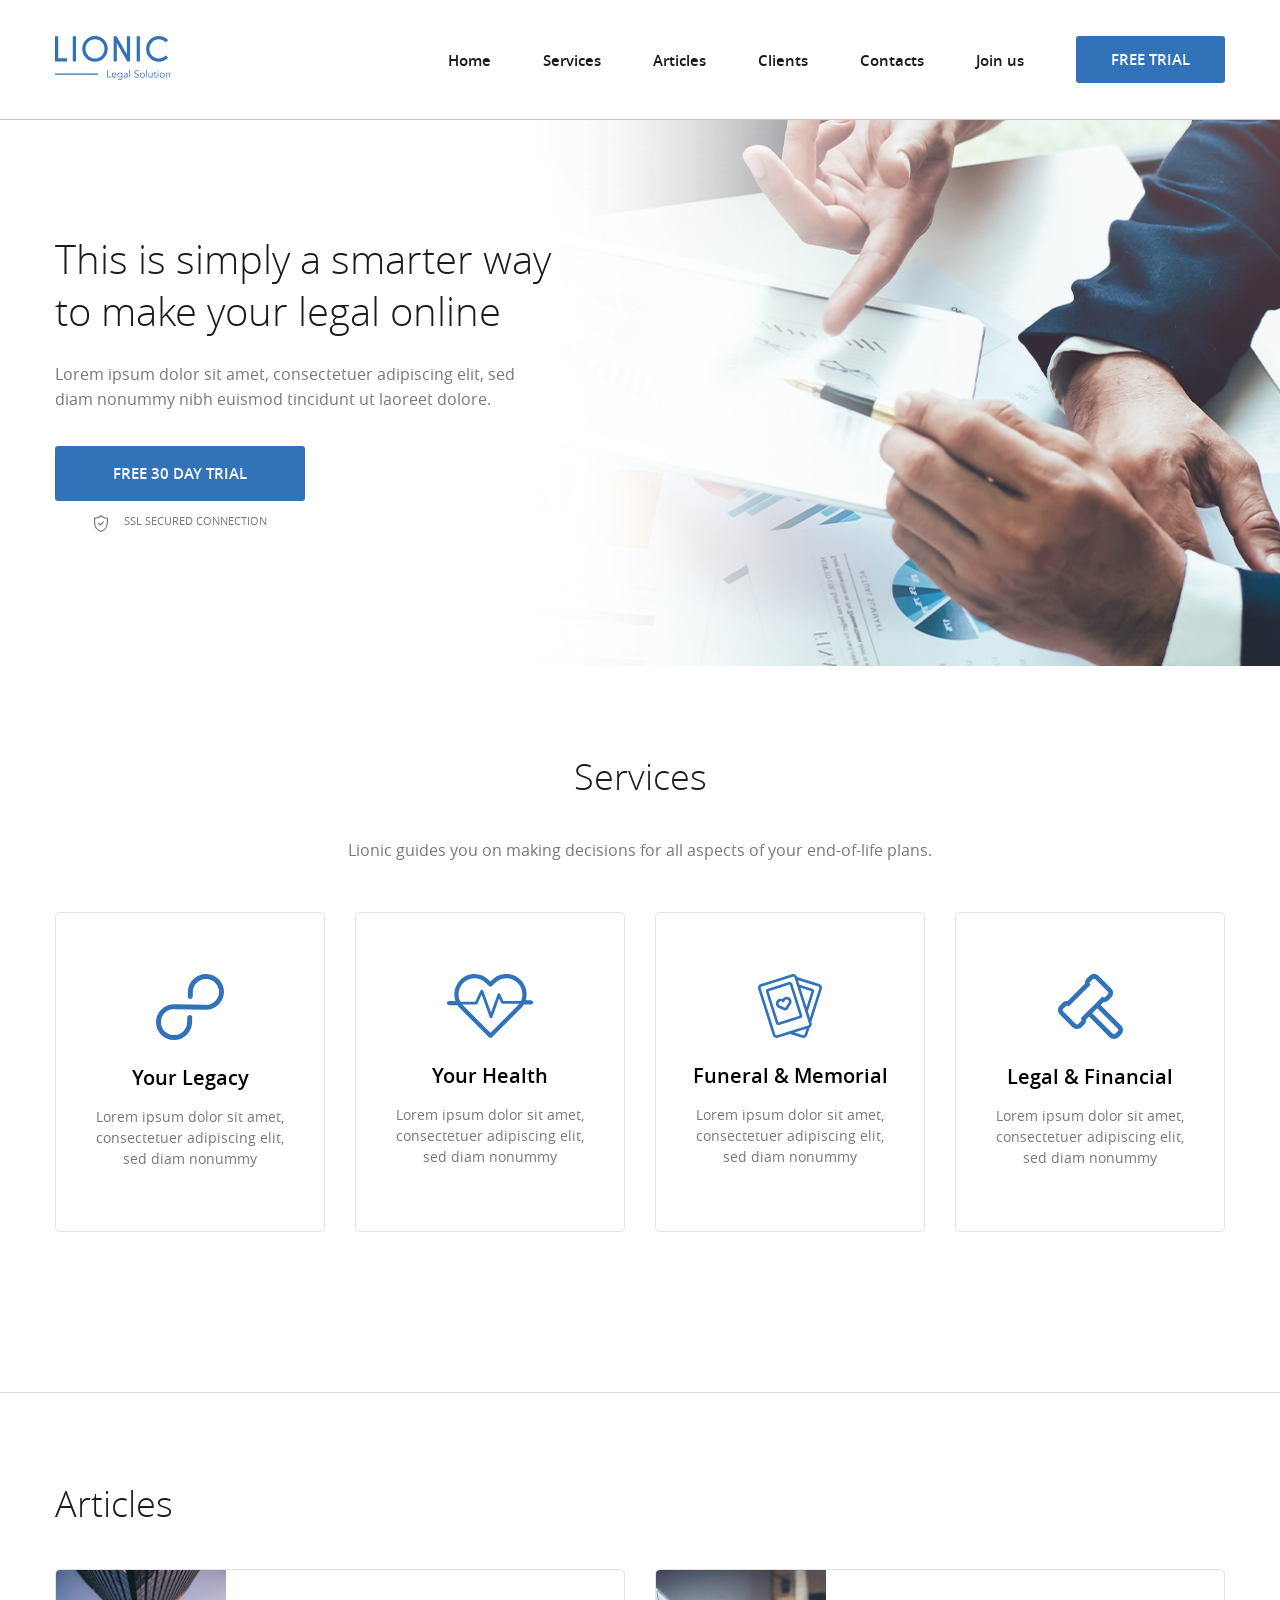
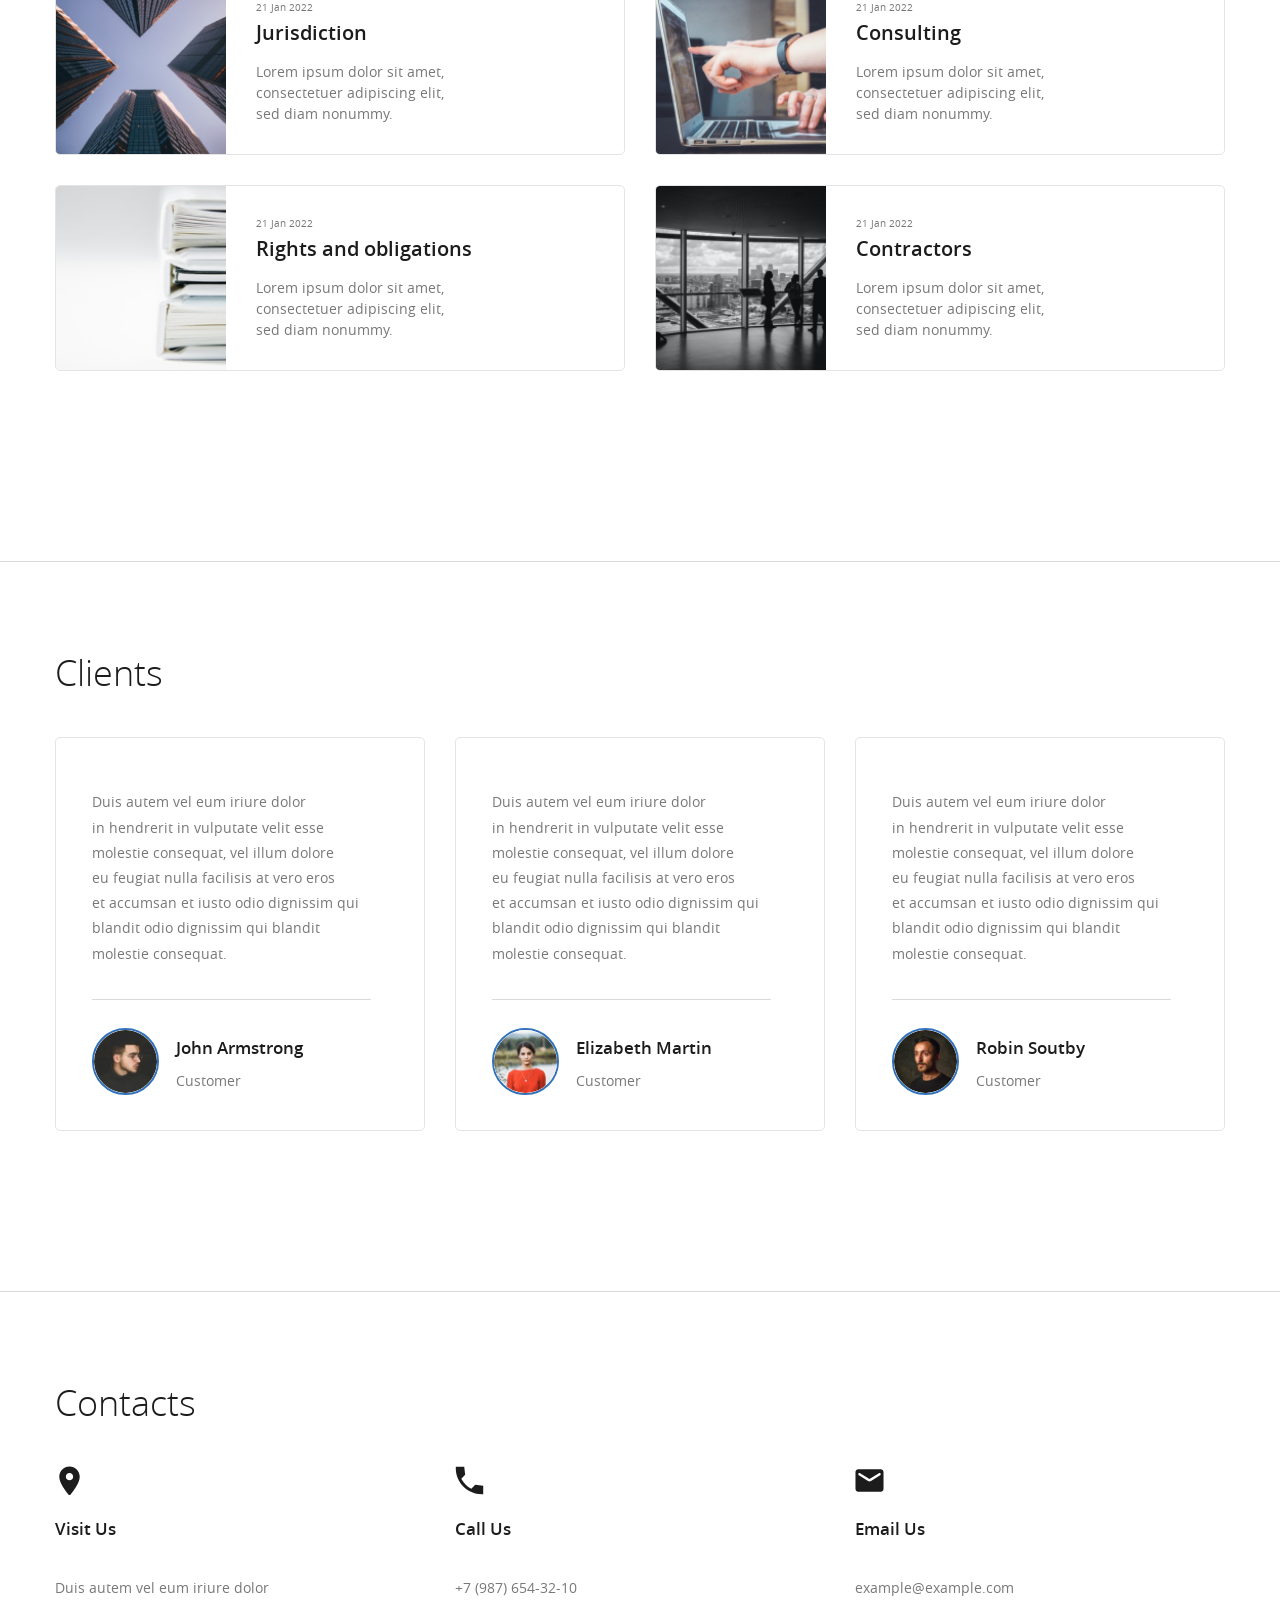
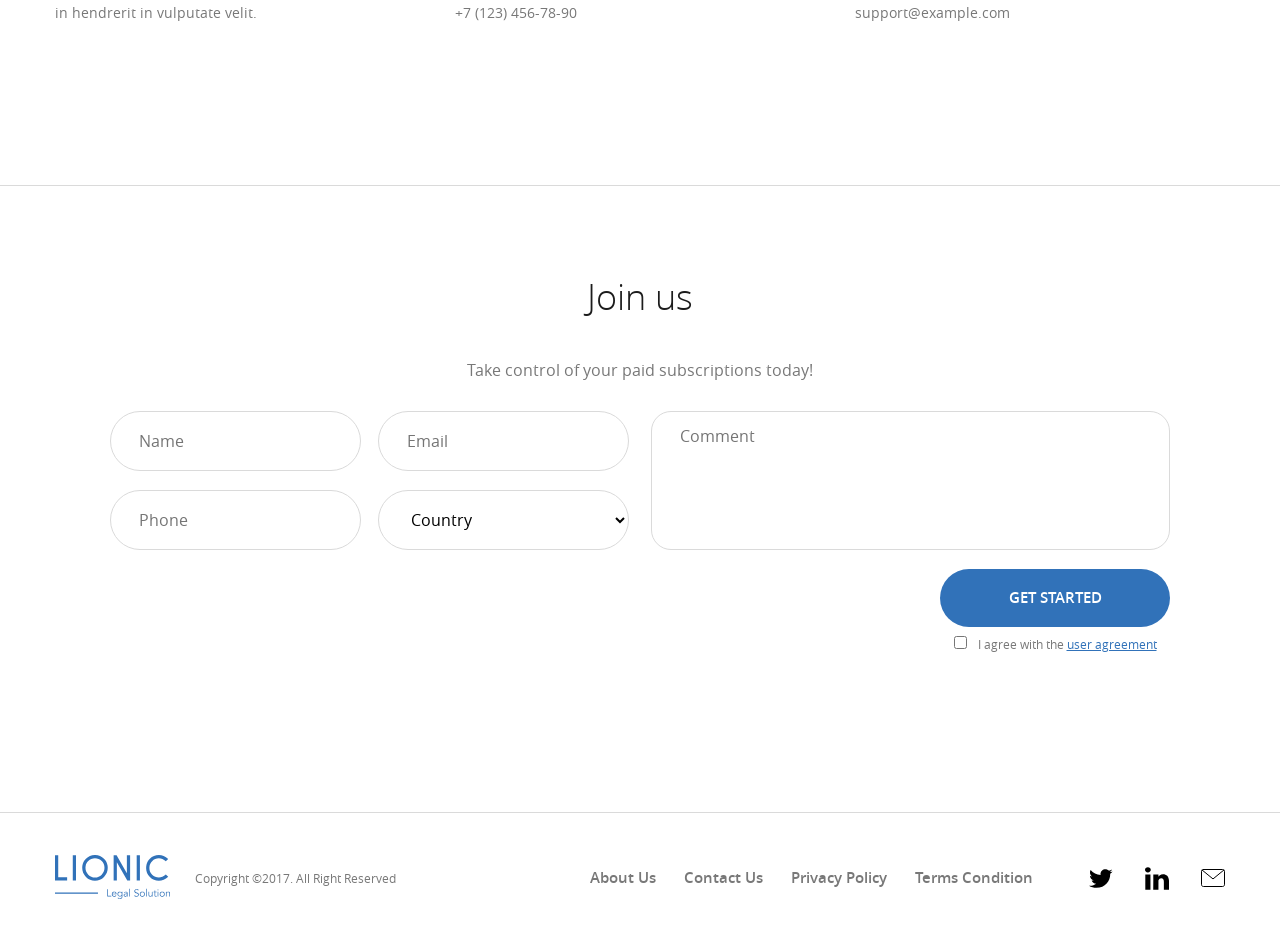
==== commit 899e6f8d: "cardsAnimation" ====
--- a/Complete/index.html
+++ b/Complete/index.html
@@ -89,7 +89,9 @@
                 d="M50.393 0.00398661C40.438 -0.212013 32.146 7.63799 31.9 17.512L31.776 22.483C31.742 23.839 32.833 24.973 34.2 25.003C35.567 25.032 36.713 23.947 36.746 22.591L36.871 17.62C37.049 10.471 43.062 4.77799 50.271 4.93399C57.478 5.09099 63.201 11.038 63.023 18.187C62.844 25.335 56.831 31.029 49.623 30.872L18.5 30.197C8.54499 29.981 0.252987 37.831 0.00698678 47.705C-0.240013 57.579 7.65099 65.78 17.607 65.995C27.562 66.211 35.854 58.362 36.1 48.488L36.223 43.572C36.257 42.215 35.166 41.082 33.799 41.052C32.432 41.022 31.286 42.108 31.252 43.464L31.129 48.38C30.951 55.529 24.938 61.222 17.729 61.066C10.522 60.909 4.79899 54.962 4.97699 47.813C5.15599 40.664 11.169 34.971 18.377 35.127L49.5 35.802C59.456 36.018 67.747 28.169 67.994 18.295C68.24 8.41999 60.349 0.219987 50.394 0.00498661L50.393 0.00398661Z"
                 fill="#3172B9" />
             </svg>
-            <h3 class="services-list__title">Your Legacy</h3>
+              <a href="#" class="services-list__title-link">
+                <h3 class="services-list__title">Your Legacy</h3>
+              </a>
             <p class="services-list__text">
               Lorem ipsum dolor sit amet, consectetuer adipiscing elit, sed diam nonummy
             </p>
@@ -101,7 +103,9 @@
                 d="M79.622 20.272C79.622 22.336 79.316 24.352 78.726 26.27H83.868C85.045 26.27 86 27.227 86 28.406C86 29.586 85.045 30.541 83.868 30.541H77.47C77.268 30.541 77.073 30.513 76.888 30.461C76.0053 31.9743 74.9311 33.3675 73.692 34.606L44.972 63.374C44.7741 63.5725 44.539 63.73 44.2802 63.8375C44.0213 63.9449 43.7438 64.0002 43.4635 64.0002C43.1832 64.0002 42.9057 63.9449 42.6468 63.8375C42.388 63.73 42.1529 63.5725 41.955 63.374L13.233 34.606C12.1963 33.5688 11.2752 32.422 10.486 31.186C10.315 31.23 10.136 31.254 9.95 31.254H2.132C1.85176 31.2537 1.57431 31.1983 1.31551 31.0908C1.0567 30.9833 0.821595 30.8259 0.623621 30.6276C0.425646 30.4292 0.268677 30.1938 0.161676 29.9348C0.0546755 29.6758 -0.000261829 29.3983 9.38171e-07 29.118C9.38171e-07 27.938 0.955001 26.982 2.132 26.982H8.447C5.965 19.861 7.56 11.618 13.233 5.93801C15.1066 4.05015 17.3363 2.55313 19.793 1.5338C22.2497 0.514473 24.8843 -0.00687342 27.544 1.15198e-05C32.95 1.15198e-05 38.034 2.10901 41.856 5.93801L43.463 7.54701L45.07 5.93701C46.9438 4.04921 49.1737 2.55231 51.6306 1.53315C54.0874 0.513987 56.7222 -0.0071368 59.382 1.15198e-05C62.0417 -0.00681806 64.6763 0.514553 67.133 1.53388C69.5896 2.55321 71.8194 4.0502 73.693 5.93801C75.5791 7.8172 77.0741 10.0515 78.0918 12.5117C79.1094 14.972 79.6295 17.6096 79.622 20.272V20.272ZM70.678 8.95701C69.1987 7.46697 67.4383 6.28548 65.4989 5.48108C63.5595 4.67667 61.4796 4.26536 59.38 4.27101C57.2807 4.26563 55.2012 4.67706 53.2622 5.48146C51.3231 6.28586 49.563 7.46721 48.084 8.95701L44.969 12.077C44.7713 12.2754 44.5364 12.4329 44.2777 12.5403C44.019 12.6478 43.7416 12.7031 43.4615 12.7031C43.1814 12.7031 42.904 12.6478 42.6453 12.5403C42.3866 12.4329 42.1517 12.2754 41.954 12.077L38.84 8.95701C37.3608 7.46718 35.6005 6.28582 33.6613 5.48142C31.7221 4.67703 29.6424 4.26561 27.543 4.27101C25.4437 4.26546 23.3642 4.67682 21.4251 5.48123C19.486 6.28564 17.7259 7.46708 16.247 8.95701C11.173 14.04 10.232 21.718 13.425 27.763H28.236L33.538 16.479C33.783 15.959 34.277 15.634 34.891 15.663C35.1717 15.6764 35.4421 15.7726 35.6681 15.9396C35.8942 16.1065 36.0657 16.3367 36.161 16.601L44.051 38.487L50.542 20.168C50.6364 19.9007 50.8086 19.6678 51.0365 19.4992C51.2643 19.3306 51.5374 19.2341 51.8206 19.2221C52.1038 19.21 52.3842 19.283 52.6255 19.4316C52.8669 19.5802 53.0583 19.7977 53.175 20.056L56.351 27.051H73.852C76.612 21.125 75.554 13.842 70.677 8.95701H70.678ZM16.248 31.586L43.463 58.844L70.678 31.586C71.2253 31.038 71.7323 30.4512 72.195 29.83H55.736C55.179 29.83 54.373 29.573 54.143 29.064L52.046 24.444L45.404 43.189C45.204 43.755 44.67 44.135 44.069 44.136H44.066C43.466 44.136 42.933 43.76 42.729 43.196L34.653 20.798L30.426 29.794C30.192 30.292 29.99 30.541 29.439 30.541H15.293C15.593 30.901 15.912 31.249 16.248 31.586V31.586Z"
                 fill="#3172B9" />
             </svg>
-            <h3 class="services-list__title">Your Health</h3>
+            <a href="#" class="services-list__title-link">
+              <h3 class="services-list__title">Your Health</h3>
+            </a>
             <p class="services-list__text">
               Lorem ipsum dolor sit amet, consectetuer adipiscing elit, sed diam nonummy
             </p>
@@ -113,7 +117,9 @@
                 d="M63.8101 15.073L53.3321 48.146L53.5791 48.926C53.7392 49.4265 53.7986 49.9537 53.7536 50.4772C53.7086 51.0008 53.5603 51.5102 53.3171 51.976C52.9241 52.732 52.3171 53.329 51.5701 53.704L51.5611 53.737L49.1941 61.207C48.8722 62.2171 48.1632 63.0585 47.2223 63.5469C46.2815 64.0354 45.1853 64.131 44.1741 63.813L32.0001 59.957L19.8261 63.813C18.8148 64.131 17.7187 64.0354 16.7778 63.5469C15.8369 63.0585 15.1279 62.2171 14.8061 61.207L0.188058 15.074C0.0280711 14.5735 -0.0310613 14.0462 0.0140824 13.5227C0.0592262 12.9991 0.20775 12.4898 0.451058 12.024C0.69167 11.5566 1.02267 11.1416 1.42487 10.8031C1.82706 10.4646 2.29245 10.2093 2.79406 10.052L33.9431 0.187C34.9542 -0.131631 36.0504 -0.0363451 36.9915 0.451969C37.9325 0.940283 38.6415 1.78178 38.9631 2.792L39.0401 3.034C39.0491 3.036 39.0581 3.037 39.0661 3.04L61.2061 10.053C61.7073 10.2103 62.1723 10.4654 62.5743 10.8035C62.9763 11.1417 63.3073 11.5561 63.5481 12.023C64.0401 12.973 64.1331 14.055 63.8101 15.073V15.073ZM48.4441 54.75L36.4161 58.559L44.9781 61.271C45.3153 61.3777 45.6811 61.3463 45.9951 61.1835C46.3092 61.0208 46.5458 60.7401 46.6531 60.403L48.4441 54.75ZM51.0371 49.732L36.4211 3.598C36.3142 3.26106 36.078 2.98029 35.7644 2.81736C35.4507 2.65442 35.0852 2.62264 34.7481 2.729L3.60006 12.595C3.26006 12.702 2.98306 12.935 2.81906 13.252C2.73787 13.4073 2.68829 13.5771 2.67319 13.7517C2.65808 13.9263 2.67775 14.1021 2.73106 14.269L17.3471 60.402C17.5691 61.103 18.3201 61.492 19.0211 61.271L31.5611 57.299C31.5891 57.289 31.6171 57.279 31.6461 57.272L50.1691 51.405C50.5091 51.298 50.7861 51.065 50.9491 50.748C51.1141 50.432 51.1451 50.071 51.0371 49.731V49.732ZM48.4971 32.885L53.4461 17.265L42.4451 13.781L48.4971 32.885ZM61.1801 13.25C61.0998 13.0945 60.9896 12.9565 60.8557 12.8439C60.7218 12.7313 60.567 12.6464 60.4001 12.594L40.0231 6.14L41.4691 10.701C41.5571 10.711 41.6451 10.729 41.7321 10.757L54.2501 14.722C54.5841 14.8269 54.894 14.9969 55.1619 15.2223C55.4299 15.4477 55.6505 15.7239 55.8111 16.035C55.9734 16.3456 56.0726 16.6852 56.1028 17.0344C56.133 17.3835 56.0937 17.7352 55.9871 18.069L49.8951 37.297L51.9331 43.731L61.2681 14.267C61.3751 13.927 61.3441 13.567 61.1801 13.25V13.25ZM30.9401 23.336C31.5152 23.6323 32.0259 24.0398 32.4425 24.5349C32.8591 25.0299 33.1733 25.6027 33.3671 26.22C33.5725 26.8654 33.633 27.5483 33.5443 28.2198C33.4557 28.8913 33.22 29.535 32.8541 30.105L29.6411 35.126C29.3916 35.5142 29.0489 35.8336 28.6441 36.0552C28.2393 36.2767 27.7855 36.3932 27.3241 36.394C26.9701 36.394 26.6161 36.326 26.2841 36.19L20.7651 33.936C20.1378 33.6806 19.5745 33.29 19.1154 32.792C18.6563 32.2941 18.3127 31.701 18.1091 31.055C17.9119 30.4388 17.8389 29.7897 17.8943 29.1451C17.9498 28.5006 18.1326 27.8734 18.4321 27.3C18.7284 26.7249 19.1359 26.2142 19.631 25.7976C20.126 25.3811 20.6988 25.0668 21.3161 24.873C22.3839 24.5378 23.5338 24.5745 24.5781 24.977C25.1998 24.0462 26.1189 23.3539 27.1851 23.013C27.8013 22.8161 28.4504 22.7433 29.0949 22.7987C29.7394 22.8541 30.3665 23.0368 30.9401 23.336V23.336ZM30.8251 27.025C30.7361 26.742 30.5919 26.4795 30.4009 26.2526C30.2098 26.0257 29.9757 25.8389 29.7121 25.703C29.4491 25.5656 29.1615 25.4818 28.8659 25.4564C28.5703 25.431 28.2726 25.4645 27.9901 25.555C27.6178 25.6716 27.2823 25.8833 27.0168 26.1692C26.7513 26.455 26.565 26.8051 26.4761 27.185C26.4221 27.4083 26.3114 27.6139 26.1547 27.7819C25.998 27.95 25.8006 28.0747 25.5816 28.1441C25.3626 28.2135 25.1294 28.2251 24.9045 28.178C24.6797 28.1309 24.4708 28.0265 24.2981 27.875C24.0064 27.6158 23.6523 27.4371 23.2705 27.3565C22.8888 27.2758 22.4926 27.296 22.1211 27.415C21.838 27.5042 21.5755 27.6487 21.3488 27.8401C21.122 28.0315 20.9355 28.266 20.8001 28.53C20.6627 28.793 20.5789 29.0806 20.5535 29.3762C20.5281 29.6718 20.5616 29.9694 20.6521 30.252C20.8271 30.805 21.2371 31.249 21.7751 31.469L27.2931 33.723C27.3114 33.731 27.3322 33.7317 27.3511 33.725C27.3696 33.7194 27.3856 33.7074 27.3961 33.691L30.6091 28.669C30.9231 28.179 31.0021 27.581 30.8261 27.027L30.8251 27.025ZM44.1721 40.932C44.2788 41.2656 44.3183 41.6171 44.2882 41.966C44.2582 42.315 44.1592 42.6545 43.9971 42.965C43.8365 43.2764 43.6158 43.5529 43.3477 43.7785C43.0796 44.004 42.7694 44.1742 42.4351 44.279L21.2401 50.994C20.5659 51.2062 19.835 51.1426 19.2077 50.817C18.5803 50.4914 18.1076 49.9305 17.8931 49.257L8.01306 18.07C7.90624 17.7362 7.8667 17.3846 7.89674 17.0355C7.92678 16.6863 8.0258 16.3466 8.18806 16.036C8.34862 15.7249 8.56923 15.4487 8.83717 15.2233C9.1051 14.9979 9.41503 14.8279 9.74906 14.723L30.9451 8.009C31.6194 7.79619 32.3506 7.85955 32.9782 8.18519C33.6059 8.51083 34.0788 9.07215 34.2931 9.746L44.1721 40.932ZM41.6301 41.737L31.7501 10.551L21.9781 13.645L10.5531 17.264L20.4331 48.45L41.6301 41.737Z"
                 fill="#3172B9" />
             </svg>
-            <h3 class="services-list__title">Funeral &amp;&nbsp;Memorial</h3>
+            <a href="#" class="services-list__title-link">
+              <h3 class="services-list__title">Funeral &amp;&nbsp;Memorial</h3>
+            </a>
             <p class="services-list__text">
               Lorem ipsum dolor sit amet, consectetuer adipiscing elit, sed diam nonummy
             </p>
@@ -125,7 +131,7 @@
                 d="M63.131 51.506C64.3269 52.7045 64.9985 54.3285 64.9985 56.0215C64.9985 57.7146 64.3269 59.3385 63.131 60.537L60.54 63.13C59.9482 63.7249 59.2442 64.1965 58.4689 64.5175C57.6935 64.8385 56.8622 65.0025 56.023 65C55.184 65.0024 54.3529 64.8384 53.5777 64.5174C52.8025 64.1964 52.0987 63.7249 51.507 63.13L30.988 42.613L28.126 45.475C28.2028 46.397 28.077 47.3246 27.7574 48.1928C27.4378 49.061 26.9322 49.8488 26.276 50.501L23.55 53.227C22.9583 53.8218 22.2545 54.2933 21.4793 54.6143C20.7042 54.9353 19.873 55.0994 19.034 55.097C18.1952 55.0993 17.3642 54.9352 16.5892 54.6142C15.8142 54.2932 15.1106 53.8217 14.519 53.227L1.86503 40.575C0.66925 39.3767 -0.00231934 37.7529 -0.00231934 36.06C-0.00231934 34.3671 0.66925 32.7434 1.86503 31.545L4.59103 28.819C5.24326 28.1629 6.03107 27.6573 6.89928 27.3377C7.76748 27.0182 8.69507 26.8923 9.61703 26.969L26.97 9.61902C26.8953 8.69769 27.0219 7.77112 27.341 6.90358C27.6601 6.03605 28.1641 5.24832 28.818 4.59502L31.543 1.87002C32.1347 1.27539 32.8383 0.803958 33.6133 0.48298C34.3883 0.162003 35.2192 -0.00214761 36.058 2.1214e-05C37.764 2.1214e-05 39.368 0.664021 40.574 1.87002L53.227 14.522C54.4226 15.7205 55.094 17.3442 55.094 19.037C55.094 20.7298 54.4226 22.3536 53.227 23.552L50.502 26.278C49.8497 26.9342 49.0617 27.4398 48.1933 27.7594C47.3249 28.079 46.3972 28.2048 45.475 28.128L42.613 30.99L63.131 51.506ZM31.164 35.784L35.783 31.165L39.243 27.705L44.398 22.551L44.798 22.951C45.126 23.279 45.556 23.443 45.986 23.443C46.416 23.443 46.846 23.279 47.175 22.951L49.9 20.226C50.0561 20.07 50.1798 19.8848 50.2643 19.681C50.3487 19.4771 50.3922 19.2587 50.3922 19.038C50.3922 18.8174 50.3487 18.5989 50.2643 18.3951C50.1798 18.1912 50.0561 18.006 49.9 17.85L37.246 5.19702C37.0901 5.04085 36.905 4.91699 36.7011 4.83256C36.4972 4.74813 36.2787 4.70479 36.058 4.70502C35.628 4.70502 35.198 4.86902 34.87 5.19702L32.144 7.92202C31.9879 8.07804 31.864 8.26332 31.7794 8.46725C31.6949 8.67118 31.6514 8.88977 31.6514 9.11052C31.6514 9.33128 31.6949 9.54987 31.7794 9.7538C31.864 9.95773 31.9879 10.143 32.144 10.299L32.544 10.699L10.694 32.546L10.294 32.146C10.1381 31.9898 9.95296 31.866 9.74909 31.7816C9.54523 31.6971 9.32669 31.6538 9.10603 31.654C8.67603 31.654 8.24603 31.818 7.91803 32.146L5.19303 34.87C5.03701 35.026 4.91325 35.2112 4.82881 35.4151C4.74437 35.6189 4.70091 35.8374 4.70091 36.058C4.70091 36.2787 4.74437 36.4971 4.82881 36.701C4.91325 36.9048 5.03701 37.09 5.19303 37.246L17.846 49.9C18.174 50.228 18.604 50.392 19.034 50.392C19.464 50.392 19.894 50.228 20.223 49.9L22.948 47.175C23.1042 47.019 23.2281 46.8337 23.3126 46.6298C23.3971 46.4259 23.4407 46.2073 23.4407 45.9865C23.4407 45.7658 23.3971 45.5472 23.3126 45.3433C23.2281 45.1393 23.1042 44.954 22.948 44.798L22.548 44.398L27.703 39.244L31.164 35.784ZM59.804 54.834L39.285 34.317L34.315 39.287L54.835 59.803C55.162 60.131 55.593 60.295 56.023 60.295C56.453 60.295 56.883 60.131 57.211 59.803L59.804 57.21C59.9601 57.054 60.0838 56.8688 60.1683 56.665C60.2527 56.4611 60.2962 56.2427 60.2962 56.022C60.2962 55.8014 60.2527 55.5829 60.1683 55.3791C60.0838 55.1752 59.9601 54.99 59.804 54.834V54.834Z"
                 fill="#3172B9" />
             </svg>
-
+            <a href="#" class="services-list__title-link"></a>
             <h3 class="services-list__title">Legal &amp;&nbsp;Financial</h3>
             <p class="services-list__text">
               Lorem ipsum dolor sit amet, consectetuer adipiscing elit, sed diam nonummy
@@ -142,10 +148,12 @@
             <article class="blog-preview flex">
               <img src="img/blog-1.jpg" alt="Blog photo 1" class="blog-preview__image">
               <div class="blog-preview__content">
-                <time class="blog-previev__time" datetime="2022-01-21 14:47">
+                <time class="blog-preview__time" datetime="2022-01-21 14:47">
                   21 Jan 2022
                 </time>
-                <h3 class="blog-preview__title">Jurisdiction</h3>
+                <a href="#" class="blog-preview__link">
+                  <h3 class="blog-preview__title">Jurisdiction</h3>
+                </a>
                 <p class="blog-preview__text">
                   Lorem ipsum dolor sit amet, consectetuer adipiscing elit, sed diam nonummy.
                 </p>
@@ -156,10 +164,12 @@
             <article class="blog-preview flex">
               <img src="img/blog-2.jpg" alt="Blog photo 2" class="blog-preview__image">
               <div class="blog-preview__content">
-                <time class="blog-previev__time" datetime="2022-01-21 14:47">
+                <time class="blog-preview__time" datetime="2022-01-21 14:47">
                   21 Jan 2022
                 </time>
-                <h3 class="blog-preview__title">Consulting</h3>
+                <a href="#" class="blog-preview__link">
+                  <h3 class="blog-preview__title">Consulting</h3>
+                </a>
                 <p class="blog-preview__text">
                   Lorem ipsum dolor sit amet, consectetuer adipiscing elit, sed diam nonummy.
                 </p>
@@ -170,10 +180,12 @@
             <article class="blog-preview flex">
               <img src="img/blog-3.jpg" alt="Blog photo 3" class="blog-preview__image">
               <div class="blog-preview__content">
-                <time class="blog-previev__time" datetime="2022-01-21 14:47">
+                <time class="blog-preview__time" datetime="2022-01-21 14:47">
                   21 Jan 2022
                 </time>
-                <h3 class="blog-preview__title">Rights and obligations</h3>
+                <a href="#" class="blog-preview__link">
+                  <h3 class="blog-preview__title">Rights and obligations</h3>
+                </a>
                 <p class="blog-preview__text">
                   Lorem ipsum dolor sit amet, consectetuer adipiscing elit, sed diam nonummy.
                 </p>
@@ -184,10 +196,12 @@
             <article class="blog-preview flex">
               <img src="img/blog-4.jpg" alt="Blog photo 4" class="blog-preview__image">
               <div class="blog-preview__content">
-                <time class="blog-previev__time" datetime="2022-01-21 14:47">
+                <time class="blog-preview__time" datetime="2022-01-21 14:47">
                   21 Jan 2022
                 </time>
-                <h3 class="blog-preview__title">Contractors</h3>
+                <a href="#" class="blog-preview__link">
+                  <h3 class="blog-preview__title">Contractors</h3>
+                </a>
                 <p class="blog-preview__text">
                   Lorem ipsum dolor sit amet, consectetuer adipiscing elit, sed diam nonummy.
                 </p>
--- a/Complete/css/style.css
+++ b/Complete/css/style.css
@@ -80,7 +80,23 @@
   font-weight: 600;
   font-size: 15px;
   text-transform: uppercase;
-}
+  transition: background-color .3s ease;
+}
+
+.btn:hover  {
+  background-color: #71A7E2;
+  ;
+}
+
+.btn:focus {
+  background-color: #3172B9;
+  outline: 1px #71A7E2;
+}
+
+.btn:active {
+  background-color: #0E3B6C;
+}
+
 
 
 
@@ -151,7 +167,23 @@
   font-weight: 600;
   color: #1c1c1c;
   font-size: 15px;
-}
+  transition: color .3s ease;
+}
+
+.header-nav__link:hover  {
+  color: #3172B9;
+}
+
+.header-nav__link:focus:not(:active) {
+  color: #1c1c1c;
+  outline: 1px solid #71A7E2;
+}
+
+.header-nav__link:active  {
+  color: #3172B9;
+  text-decoration:#3172B9  underline;
+}
+
 
 .header-btn {
   padding: 15px 35px;
@@ -239,10 +271,59 @@
   width: 270px;
   border: 1px solid #e4e4e4;
   border-radius: 5px;
+  transition-property: background-color, color;
+  transition-duration: .3s;
+  transition-timing-function: ease;
 }
 
 .services-list__item:not(:nth-child(4n))  {
   margin-right: 30px;
+}
+
+.services-list__item:hover  {
+  cursor: pointer;
+  color: #fff;
+  background-color: #3172B9;
+
+}
+
+.services-list__item:hover .services-list__text  {
+  color: #fff;
+}
+
+.services-list__item:hover path {
+  fill: #fff;
+}
+
+.services-list__item:focus-within {
+  color: #fff;
+  background-color: #71A7E2;
+}
+
+.services-list__item:focus-within .services-list__text  {
+  color: #fff;
+}
+
+.services-list__item:focus-within path  {
+  fill: #fff;
+}
+
+.services-list__item:active {
+  color: #fff;
+  background-color: #0E3B6C;
+}
+
+.services-list__item:active .services-list__text  {
+  color: #fff;
+}
+
+.services-list__item:active path  {
+  fill: #fff;
+}
+
+
+.services-list__item path {
+  transition: fill .3s ease;
 }
 
 .services-list__icon  {
@@ -254,7 +335,6 @@
   font-size: 20px;
   font-weight: 600;
   line-height: 26px;
-  color: #1c1c1c;
 }
 
 .services-list__text  {
@@ -263,6 +343,9 @@
   font-weight: 400;
   line-height: 21px;
   color: #787878;
+  transition-property: color;
+  transition-duration: .3s;
+  transition-timing-function: ease;
 }
 
 /*-----Section Articles-----*/
@@ -288,7 +371,61 @@
   overflow: hidden;
   border: 1px solid #e4e4e4;
   border-radius: 5px;
-}
+  transition: background-color .3s ease;
+}
+
+.blog-preview:hover {
+  cursor: pointer;
+  color: #fff;
+  background-color: #3172B9;
+}
+
+.blog-preview:hover .blog-preview__time {
+  color: #fff;
+}
+
+.blog-preview:hover .blog-preview__title  {
+  color: #fff;
+}
+
+.blog-preview:hover .blog-preview__text {
+  color: #fff;
+}
+
+.blog-preview:focus-within  {
+  outline: none;
+  color: #fff;
+  background-color: #71A7E2;
+}
+
+.blog-preview:focus-within .blog-preview__time  {
+  color: #fff;
+}
+
+.blog-preview:focus-within .blog-preview__title {
+  color: #fff;
+}
+
+.blog-preview:focus-within .blog-preview__text  {
+  color: #fff;
+}
+
+.blog-preview:active  {
+  background-color: #0E3B6C;
+}
+
+.blog-preview:active .blog-preview__time  {
+    color: #fff;
+}
+
+.blog-preview:active .blog-preview__title {
+    color: #fff;
+}
+
+.blog-preview:active .blog-preview__text  {
+      color: #fff;
+}
+
 
 .blog-preview__image  {
   object-fit: cover;
@@ -298,13 +435,14 @@
   padding: 30px;
 }
 
-.blog-previev__time {
+.blog-preview__time {
   display: block;
   margin-bottom: 5px;
   font-size: 10px;
   font-weight: 400;
   line-height: 15px;
   color: #787878;
+  transition: color .3s ease;
 }
 
 .blog-preview__title  {
@@ -313,6 +451,7 @@
   font-weight: 600;
   line-height: 26px;
   color: #1c1c1c;
+  transition: color .3s ease;
 }
 
 .blog-preview__text {
@@ -321,6 +460,7 @@
   font-weight: 400;
   line-height: 21px;
   color: #787878;
+  transition: color .3s ease;
 }
 
 /*-----Section Clients-----*/
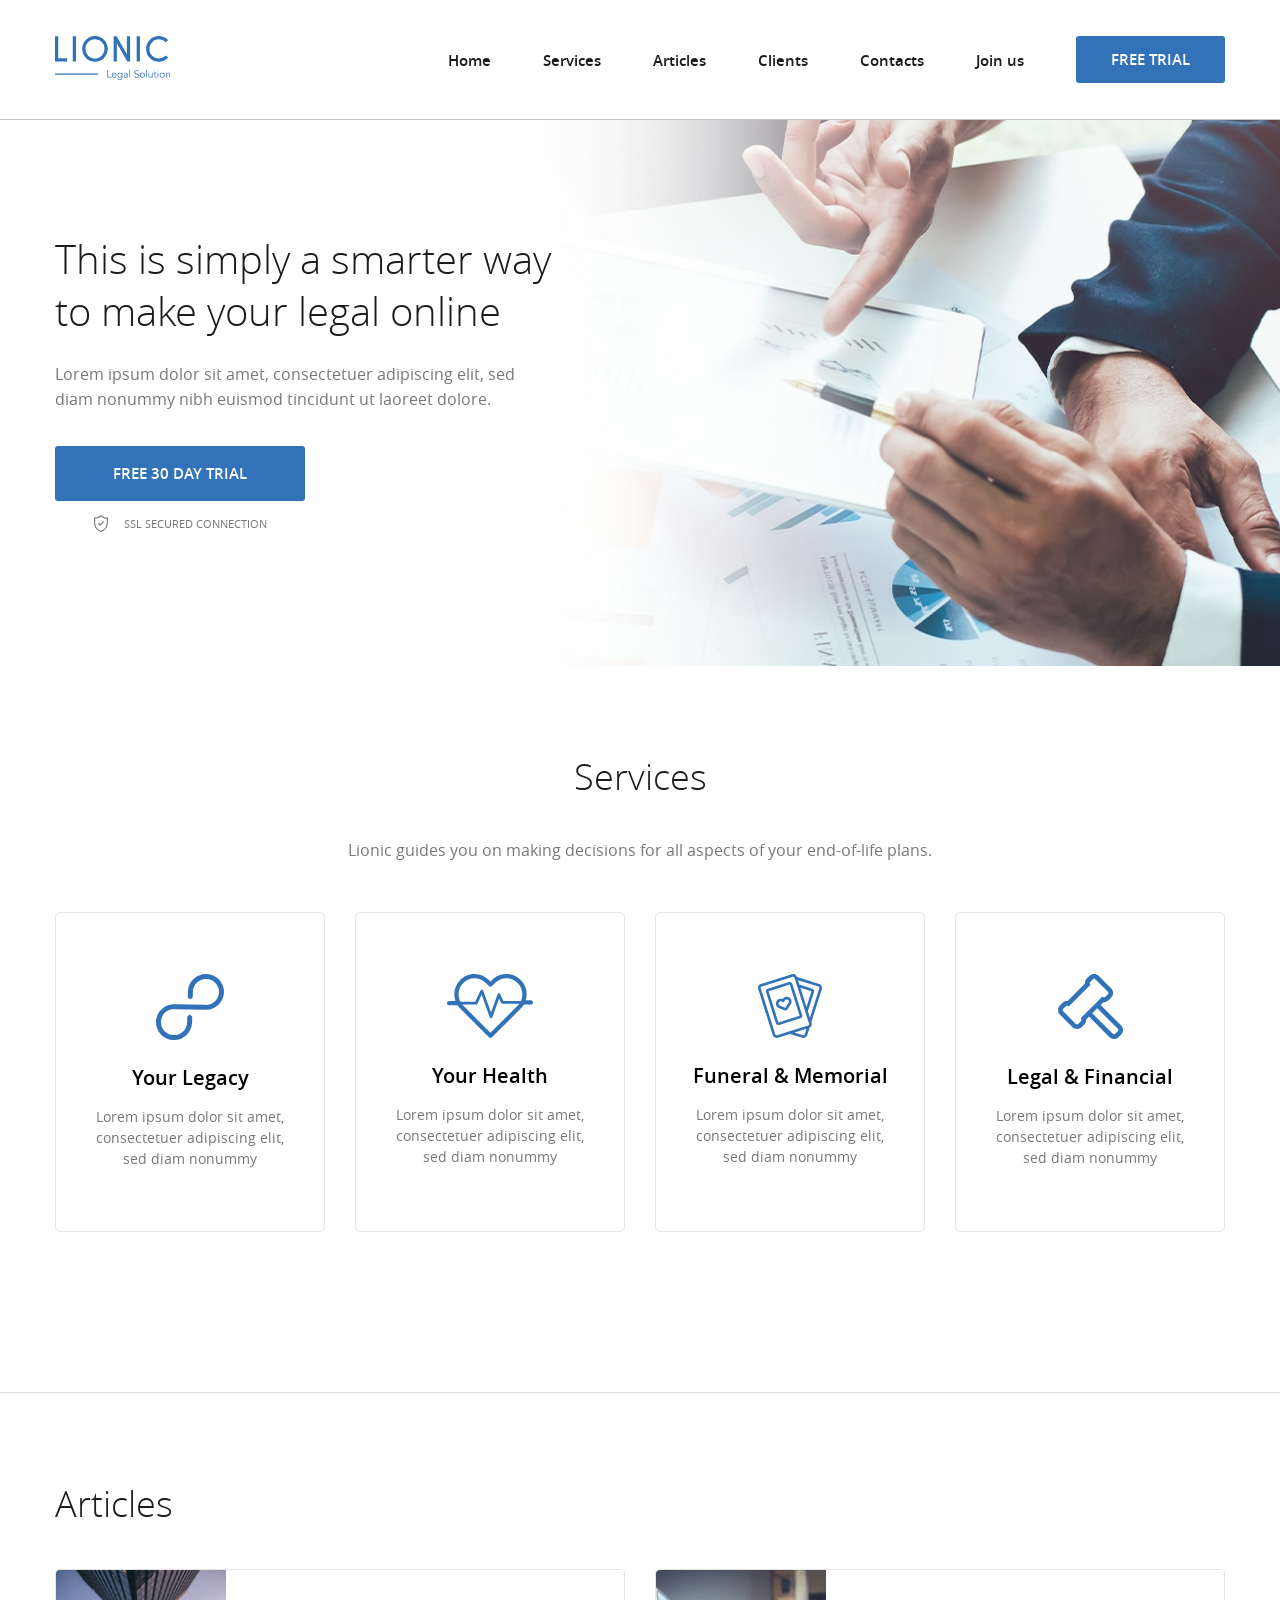
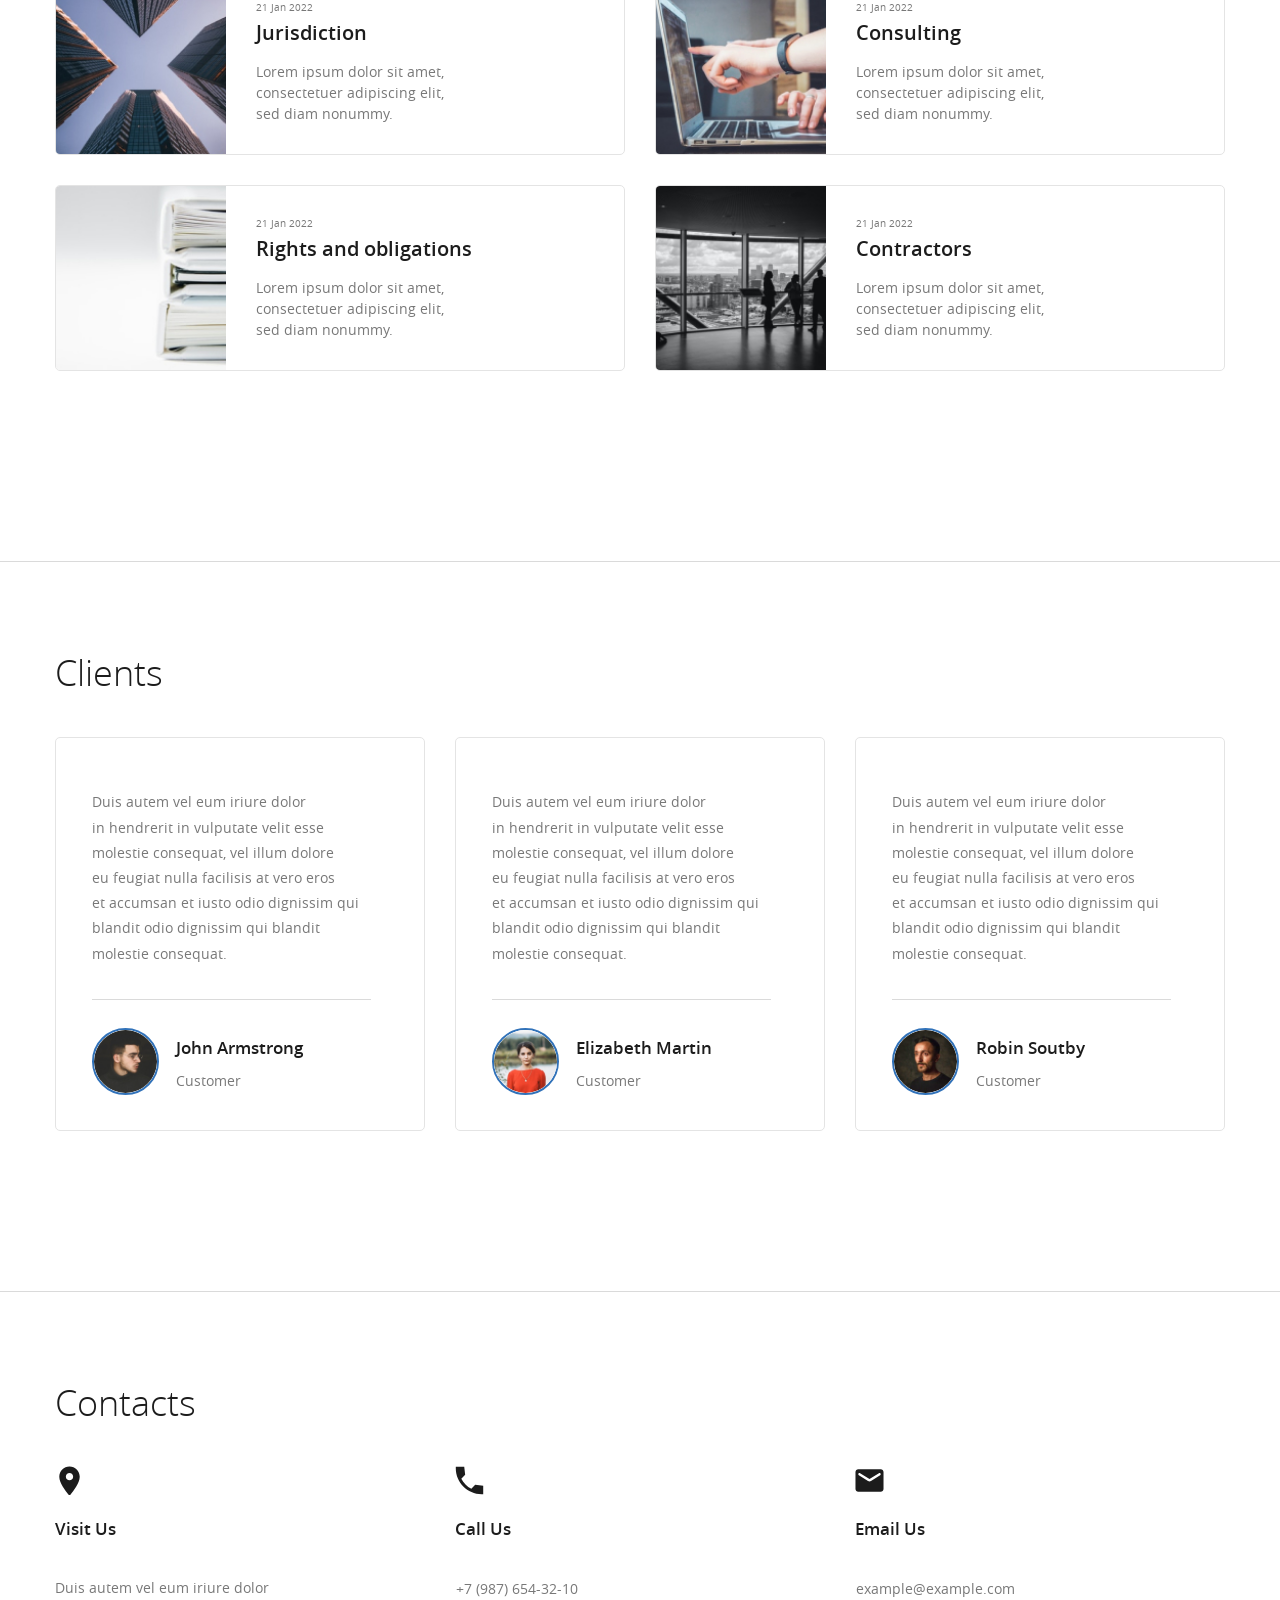
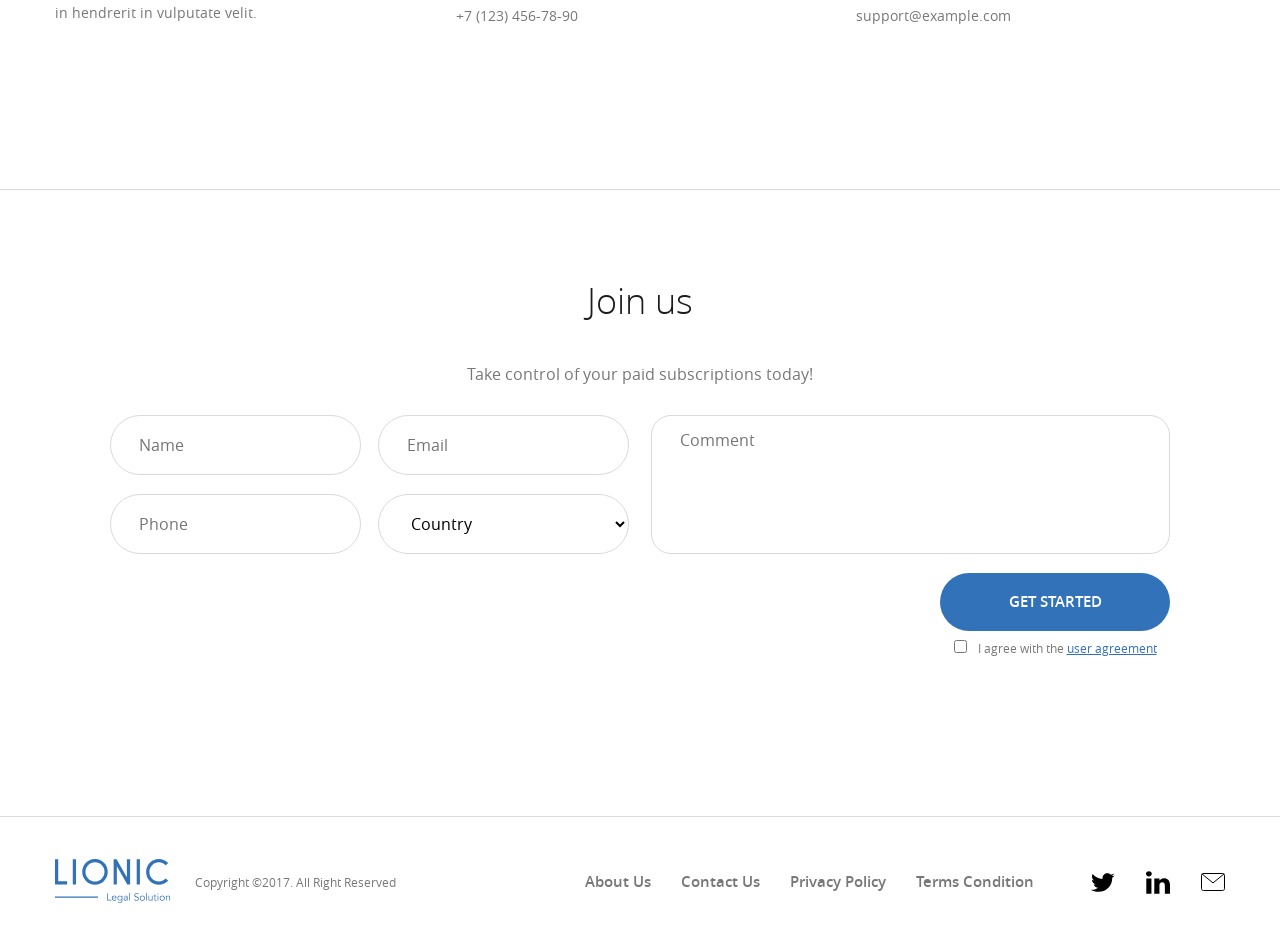
==== commit 912ad778: "Lionic1.1.0" ====
--- a/Complete/index.html
+++ b/Complete/index.html
@@ -89,9 +89,9 @@
                 d="M50.393 0.00398661C40.438 -0.212013 32.146 7.63799 31.9 17.512L31.776 22.483C31.742 23.839 32.833 24.973 34.2 25.003C35.567 25.032 36.713 23.947 36.746 22.591L36.871 17.62C37.049 10.471 43.062 4.77799 50.271 4.93399C57.478 5.09099 63.201 11.038 63.023 18.187C62.844 25.335 56.831 31.029 49.623 30.872L18.5 30.197C8.54499 29.981 0.252987 37.831 0.00698678 47.705C-0.240013 57.579 7.65099 65.78 17.607 65.995C27.562 66.211 35.854 58.362 36.1 48.488L36.223 43.572C36.257 42.215 35.166 41.082 33.799 41.052C32.432 41.022 31.286 42.108 31.252 43.464L31.129 48.38C30.951 55.529 24.938 61.222 17.729 61.066C10.522 60.909 4.79899 54.962 4.97699 47.813C5.15599 40.664 11.169 34.971 18.377 35.127L49.5 35.802C59.456 36.018 67.747 28.169 67.994 18.295C68.24 8.41999 60.349 0.219987 50.394 0.00498661L50.393 0.00398661Z"
                 fill="#3172B9" />
             </svg>
-              <a href="#" class="services-list__title-link">
-                <h3 class="services-list__title">Your Legacy</h3>
-              </a>
+            <a href="#" class="services-list__title-link">
+              <h3 class="services-list__title">Your Legacy</h3>
+            </a>
             <p class="services-list__text">
               Lorem ipsum dolor sit amet, consectetuer adipiscing elit, sed diam nonummy
             </p>
@@ -347,7 +347,7 @@
                 get started
               </button>
               <label class="join-form__check">
-                <input type="checkbox" name="confirm" required class="join-form__checkbox" >
+                <input type="checkbox" name="confirm" required class="join-form__checkbox">
                 I agree with the <a class="join-form__link" href="#">user agreement</a>
               </label>
 
--- a/Complete/css/style.css
+++ b/Complete/css/style.css
@@ -243,7 +243,7 @@
   padding-left: 30px;
   font-size: 11px;
   font-weight: 400;
-  line-height: 17,05px;
+  line-height: 17px;
   text-transform: uppercase;
   color: #787878;
   background-image: url("../img/secure.svg") ;
@@ -581,6 +581,24 @@
   font-size: 14px;
   line-height: 180%;
   color: #787878;
+  border: 1px solid #fff;
+  transition-property: color, border;
+  transition-duration: .3s;
+  transition-timing-function: ease;
+}
+
+.contacts-item-link:hover {
+  color: #71A7E2;
+}
+
+.contacts-item-link:focus:not(:active) {
+  color: #787878;
+  border: 1px solid #71A7E2;
+}
+
+.contacts-item-link:active  {
+  border: 1px solid #fff;
+  color: #0E3B6C;
 }
 
 /*-----Section join-----*/
@@ -622,8 +640,27 @@
   box-sizing: border-box;
   border: 1px solid #dadada;
   border-radius: 50px;
+  outline: none;
   padding: 15px 28px;
-
+  transition-property: background-color, color, border;
+  transition-duration: .3s;
+  transition-timing-function: ease;
+}
+
+.join-form__input:hover {
+  border: 1px solid #71A7E2;
+}
+
+.join-form__input:focus:not(:active)  {
+  border: 1px solid #71A7E2;
+  color: #1c1c1c;
+  background-color: rgba(113, 167, 226, 0.2) ;
+}
+
+.join-form__input:active  {
+  color: #1c1c1c;
+  border: 1px solid #1c1c1c;
+  background-color: #fff;
 }
 
 .join-form__input:not(:nth-child(3n))  {
@@ -634,9 +671,29 @@
   width: 251px;
   height: 60px;
   box-sizing: border-box;
+  outline: none;
   border: 1px solid #dadada;
   border-radius: 50px;
   padding: 15px 28px;
+  background-color: #fff;
+  transition-property: background-color, color, border;
+  transition-duration: .3s;
+  transition-timing-function: ease;
+}
+
+.join-form__select:hover  {
+  border: 1px solid #71A7E2;
+}
+
+.join-form__select:focus:not(:active)  {
+  border: 1px solid #71A7E2;
+  color: #1c1c1c;
+  background-color: rgba(113, 167, 226, 0.2) ;
+}
+
+.join-form__select:active {
+  color: #1c1c1c;
+  border: 1px solid #1c1c1c;
   background-color: #fff;
 }
 
@@ -648,6 +705,25 @@
   padding: 15px 28px;
   border: 1px solid #dadada;
   border-radius: 20px;
+  transition-property: background-color, color, border;
+  transition-duration: .3s;
+  transition-timing-function: ease;
+}
+
+.join-form__textarea:hover  {
+  border: 1px solid #71A7E2;
+}
+
+.join-form__textarea:focus:not(:active) {
+  border: 1px solid #71A7E2;
+  color: #1c1c1c;
+  background-color: rgba(113, 167, 226, 0.2) ;
+}
+
+.join-form__textarea:active {
+  color: #1c1c1c;
+  border: 1px solid #1c1c1c;
+  background-color: #fff;
 }
 
 .join-form__bottom  {
@@ -676,6 +752,7 @@
 
 .join-form__checkbox  {
   margin-right: 8px;
+  outline: none;
 }
 
 .join-form__check a  {
@@ -708,12 +785,32 @@
   margin-right: 56px;
 }
 
+.footer-item  {
+  border: 1px solid #fff;
+  transition-property: color, border;
+}
+
+.footer-item:hover  {
+  color: #71A7E2;
+}
+
+.footer-item:focus-within:not(:active) {
+  color: #1c1c1c;
+  border: 1px solid #71A7E2;
+}
+
+
 .footer-item:not(:last-child) {
   margin-right: 28px;
 }
 
+.footer-item:active a {
+  color: #3172B9;
+  text-decoration: underline 2px  #3172B9;
+}
+
 .social-item:not(:last-child) {
-  margin-right: 32px;
+  margin-right: 31px;
 }
 
 .footer-copy  {
